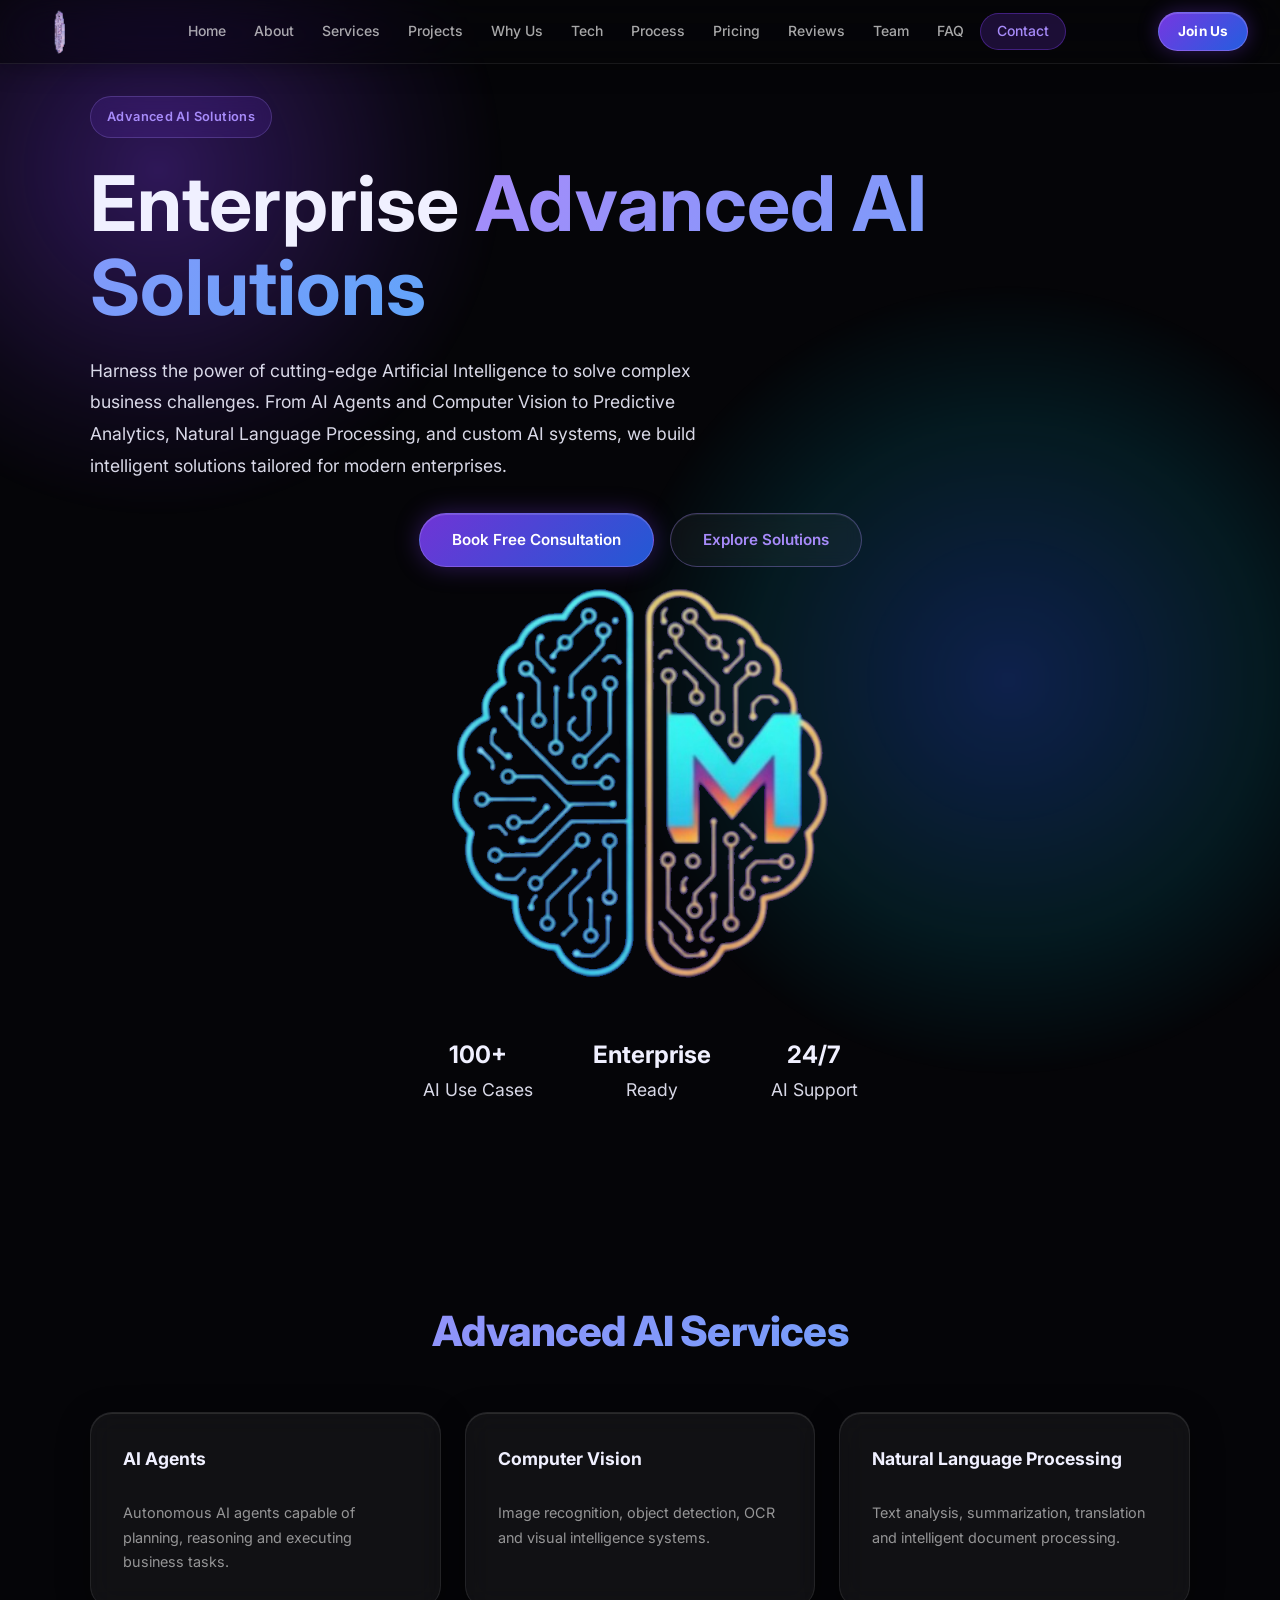
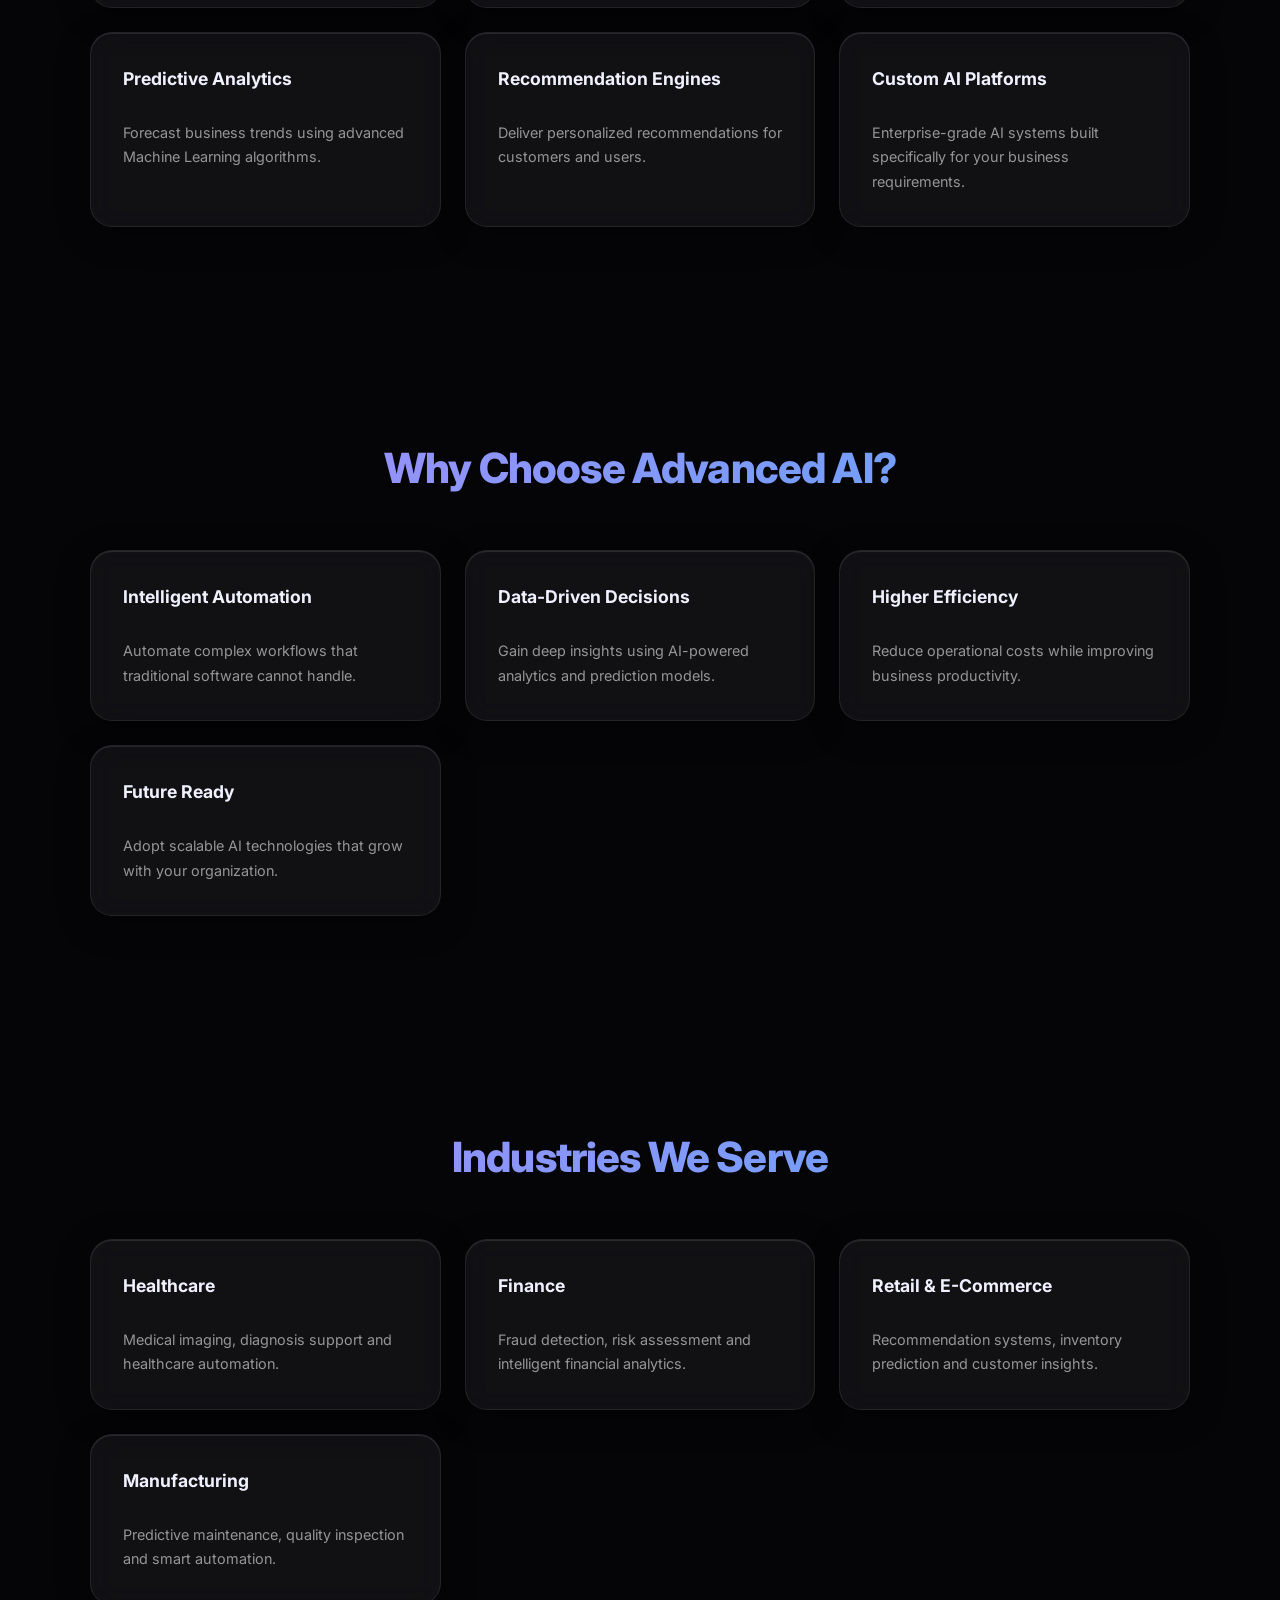
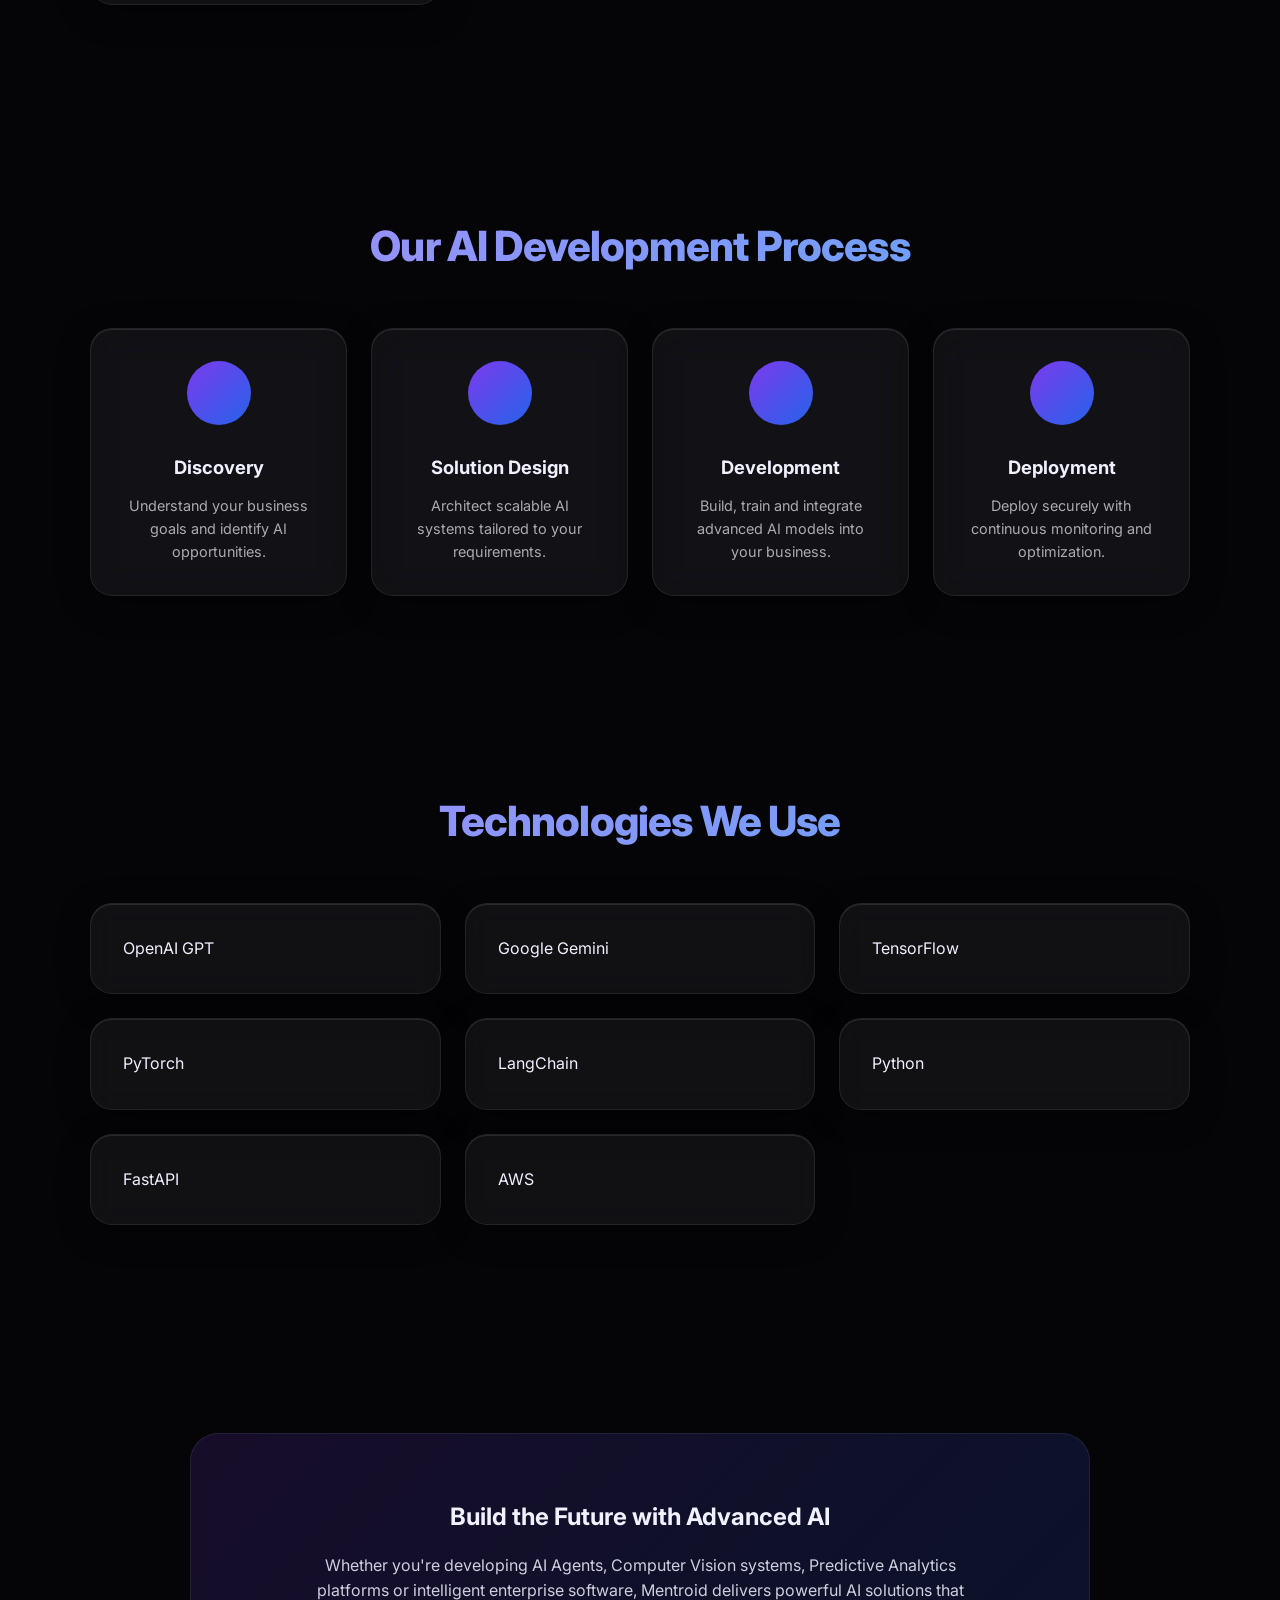
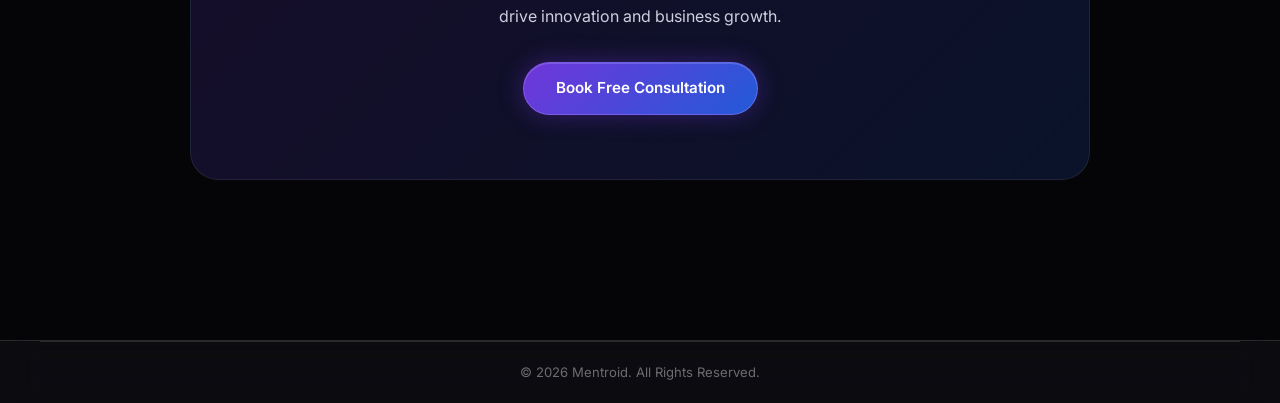
==== services/advanced-ai-solutions.html @ 1145fbb9 "Created all Service Packages pages and debugged GenAI project page." ====
<!DOCTYPE html>
<html lang="en">
<head>
<meta charset="UTF-8">
<meta name="viewport" content="width=device-width, initial-scale=1.0">
<title>Advanced AI Solutions | Mentroid</title>
<link href="https://fonts.googleapis.com/css2?family=Inter:wght@300;400;500;600;700;800&display=swap" rel="stylesheet">
<link rel="stylesheet" href="../style.css">
<link rel="stylesheet" href="service.css">
</head>
<body>

<canvas id="bgCanvas"></canvas>

<!-- ================= NAVBAR ================= -->

  <nav>
    <a href="../index.html#hero" class="nav-logo" aria-label="Mentroid — Home">
      <span class="nav-logo-scene">
        <span class="nav-logo-tilt">
          <span class="nav-logo-glow" aria-hidden="true"></span>
          <span class="nav-logo-shine" aria-hidden="true"></span>
          <span class="nav-logo-inner">
            <video
              class="nav-logo-video"
              src="../assets/Mentroid-LOGO.webm"
              type="video/webm"
              width="52"
              height="52"
              autoplay
              muted
              loop
              playsinline
              preload="auto"
              aria-hidden="true"
            ></video>
          </span>
        </span>
      </span>
    </a>

    <div class="nav-links">
      <a href="../index.html#hero">Home</a>
      <a href="../index.html#about">About</a>
      <a href="../index.html#services">Services</a>
      <a href="../index.html#projects">Projects</a>
      <a href="../index.html#why-us">Why Us</a>
      <a href="../index.html#tech">Tech</a>
      <a href="../index.html#process">Process</a>
      <a href="../index.html#pricing">Pricing</a>
      <a href="../index.html#testimonials">Reviews</a>
      <a href="../index.html#team">Team</a>
      <a href="../index.html#faq">FAQ</a>
      <a href="../index.html#contact" class="nav-cta">Contact</a>
    </div>

    <div class="nav-right">
      <a href="../index.html#contact" class="nav-join">Join Us</a>
      <button class="nav-hamburger" aria-label="Toggle menu" aria-expanded="false">
      </button>
    </div>
  </nav>

<!-- ================= HERO ================= -->

<section class="service-hero section">
<div class="container hero-grid">

<div class="container">

<div class="hero-content">

<span class="hero-badge">Advanced AI Solutions</span>

<h1>
Enterprise
<span class="grad-text">Advanced AI Solutions</span>
</h1>

<p>
Harness the power of cutting-edge Artificial Intelligence to solve complex
business challenges. From AI Agents and Computer Vision to Predictive Analytics,
Natural Language Processing, and custom AI systems, we build intelligent
solutions tailored for modern enterprises.
</p>

<div class="hero-btns">

<a href="../index.html#contact" class="btn-primary">
Book Free Consultation
</a>

<a href="#features" class="btn-outline">
Explore Solutions
</a>

</div>

</div>

<div class="hero-right">

<img
src="../assets/mentroid-hero-logo.png"
alt="Mentroid"
class="hero-image">

</div>

</div>

<div class="container">

<div class="hero-stats">

<div>
<h2>100+</h2>
<p>AI Use Cases</p>
</div>

<div>
<h2>Enterprise</h2>
<p>Ready</p>
</div>

<div>
<h2>24/7</h2>
<p>AI Support</p>
</div>

</div>

</div>

</div>
</section>

<!-- ================= FEATURES ================= -->

<section class="section" id="features">

<div class="container">

<h2 class="section-title">
Advanced AI Services
</h2>

<div class="svc-grid">

<div class="svc-card">
<h3>AI Agents</h3>
<p>Autonomous AI agents capable of planning, reasoning and executing business tasks.</p>
</div>

<div class="svc-card">
<h3>Computer Vision</h3>
<p>Image recognition, object detection, OCR and visual intelligence systems.</p>
</div>

<div class="svc-card">
<h3>Natural Language Processing</h3>
<p>Text analysis, summarization, translation and intelligent document processing.</p>
</div>

<div class="svc-card">
<h3>Predictive Analytics</h3>
<p>Forecast business trends using advanced Machine Learning algorithms.</p>
</div>

<div class="svc-card">
<h3>Recommendation Engines</h3>
<p>Deliver personalized recommendations for customers and users.</p>
</div>

<div class="svc-card">
<h3>Custom AI Platforms</h3>
<p>Enterprise-grade AI systems built specifically for your business requirements.</p>
</div>

</div>

</div>

</section>

<!-- ================= BENEFITS ================= -->

<section class="section">

<div class="container">

<h2 class="section-title">
Why Choose Advanced AI?
</h2>

<div class="svc-grid">

<div class="svc-card">
<h3>Intelligent Automation</h3>
<p>Automate complex workflows that traditional software cannot handle.</p>
</div>

<div class="svc-card">
<h3>Data-Driven Decisions</h3>
<p>Gain deep insights using AI-powered analytics and prediction models.</p>
</div>

<div class="svc-card">
<h3>Higher Efficiency</h3>
<p>Reduce operational costs while improving business productivity.</p>
</div>

<div class="svc-card">
<h3>Future Ready</h3>
<p>Adopt scalable AI technologies that grow with your organization.</p>
</div>

</div>

</div>

</section>

<!-- ================= INDUSTRIES ================= -->

<section class="section">

<div class="container">

<h2 class="section-title">
Industries We Serve
</h2>

<div class="svc-grid">

<div class="svc-card">
<h3>Healthcare</h3>
<p>Medical imaging, diagnosis support and healthcare automation.</p>
</div>

<div class="svc-card">
<h3>Finance</h3>
<p>Fraud detection, risk assessment and intelligent financial analytics.</p>
</div>

<div class="svc-card">
<h3>Retail & E-Commerce</h3>
<p>Recommendation systems, inventory prediction and customer insights.</p>
</div>

<div class="svc-card">
<h3>Manufacturing</h3>
<p>Predictive maintenance, quality inspection and smart automation.</p>
</div>

</div>

</div>

</section>

<!-- ================= PROCESS ================= -->

<section class="section">

<div class="container">

<h2 class="section-title">
Our AI Development Process
</h2>

<div class="process-steps">

<div class="step-card">
<div class="step-num">1</div>
<h3>Discovery</h3>
<p>Understand your business goals and identify AI opportunities.</p>
</div>

<div class="step-card">
<div class="step-num">2</div>
<h3>Solution Design</h3>
<p>Architect scalable AI systems tailored to your requirements.</p>
</div>

<div class="step-card">
<div class="step-num">3</div>
<h3>Development</h3>
<p>Build, train and integrate advanced AI models into your business.</p>
</div>

<div class="step-card">
<div class="step-num">4</div>
<h3>Deployment</h3>
<p>Deploy securely with continuous monitoring and optimization.</p>
</div>

</div>

</div>

</section>

<!-- ================= TECHNOLOGIES ================= -->

<section class="section">

<div class="container">

<h2 class="section-title">
Technologies We Use
</h2>

<div class="svc-grid">

<div class="svc-card">OpenAI GPT</div>
<div class="svc-card">Google Gemini</div>
<div class="svc-card">TensorFlow</div>
<div class="svc-card">PyTorch</div>
<div class="svc-card">LangChain</div>
<div class="svc-card">Python</div>
<div class="svc-card">FastAPI</div>
<div class="svc-card">AWS</div>

</div>

</div>

</section>

<!-- ================= CTA ================= -->

<section class="section">

<div class="container cta-box">

<h2>
Build the Future with Advanced AI
</h2>

<p>

Whether you're developing AI Agents, Computer Vision systems,
Predictive Analytics platforms or intelligent enterprise software,
Mentroid delivers powerful AI solutions that drive innovation and
business growth.

</p>

<a href="../index.html#contact"
class="btn-primary">
Book Free Consultation
</a>

</div>

</section>

<!-- ================= FOOTER ================= -->

<footer><div class="footer-bottom">© 2026 Mentroid. All Rights Reserved.</div></footer>

</body>

<script src="../script.js"></script>
<script src="service.js"></script>
</html>
---- style.css ----
/* ═══════════════════════════════════════════════════════════════
   MENTROID — LIQUID GLASS UI  |  Dark-only theme
   ═══════════════════════════════════════════════════════════════ */

/* ── Reset & Base ─────────────────────────────────────────────── */
*, *::before, *::after {
  box-sizing: border-box;
  margin: 0;
  padding: 0;
}

html {
  scroll-behavior: smooth;
  font-size: 16px;
}

body {
  font-family: 'Inter', system-ui, -apple-system, sans-serif;
  background-color: #050508;
  color: #f0f0ff;
  line-height: 1.6;
  overflow-x: hidden;
  position: relative;
  min-height: 100vh;
}

/* ── CSS Custom Properties ────────────────────────────────────── */
:root {
  --bg:            #050508;
  --bg2:           rgba(124, 58, 237, 0.04);
  --glass-bg:      rgba(255, 255, 255, 0.05);
  --glass-bg-hover:rgba(255, 255, 255, 0.09);
  --glass-border:  rgba(255, 255, 255, 0.12);
  --glass-border-hover: rgba(255, 255, 255, 0.22);
  --glass-shadow:  inset 0 1px 0 rgba(255,255,255,0.10), 0 8px 32px rgba(0,0,0,0.4);
  --glass-shadow-hover: inset 0 1px 0 rgba(255,255,255,0.15), 0 0 40px rgba(124,58,237,0.3), 0 20px 60px rgba(0,0,0,0.5);

  --purple:        #7c3aed;
  --purple-light:  #a78bfa;
  --blue:          #2563eb;
  --blue-light:    #60a5fa;
  --cyan:          #06b6d4;

  --text:          #f0f0ff;
  --text-body:     rgba(255, 255, 255, 0.65);
  --muted:         rgba(255, 255, 255, 0.4);

  --grad:          linear-gradient(135deg, #a78bfa, #60a5fa);
  --grad-border:   linear-gradient(135deg, rgba(167,139,250,0.6), rgba(96,165,250,0.6));

  --radius:        16px;
  --radius-sm:     10px;
  --radius-lg:     24px;
  --transition:    0.25s ease;
  --transition-fast: 0.15s ease;
}

/* ── [data-theme="dark"] — no-op, base IS dark ────────────────── */
[data-theme="dark"] {
  --bg:            #050508;
  --bg2:           rgba(124, 58, 237, 0.04);
  --glass-bg:      rgba(255, 255, 255, 0.05);
  --glass-bg-hover:rgba(255, 255, 255, 0.09);
  --glass-border:  rgba(255, 255, 255, 0.12);
  --text:          #f0f0ff;
  --text-body:     rgba(255, 255, 255, 0.65);
  --muted:         rgba(255, 255, 255, 0.4);
}

/* ── Ambient Background Orbs ──────────────────────────────────── */
body::before {
  content: '';
  position: fixed;
  top: -20%;
  left: -15%;
  width: 700px;
  height: 700px;
  background: radial-gradient(circle, rgba(124,58,237,0.35) 0%, rgba(124,58,237,0.08) 50%, transparent 70%);
  border-radius: 50%;
  pointer-events: none;
  z-index: 0;
  animation: orbFloat1 18s ease-in-out infinite;
  filter: blur(2px);
}

body::after {
  content: '';
  position: fixed;
  bottom: -20%;
  right: -10%;
  width: 800px;
  height: 800px;
  background: radial-gradient(circle, rgba(37,99,235,0.3) 0%, rgba(6,182,212,0.12) 45%, transparent 70%);
  border-radius: 50%;
  pointer-events: none;
  z-index: 0;
  animation: orbFloat2 22s ease-in-out infinite;
  filter: blur(2px);
}

/* Extra orb class for HTML-injected orbs */
.orb {
  position: fixed;
  border-radius: 50%;
  pointer-events: none;
  z-index: 0;
  filter: blur(1px);
  animation: orbFloat1 20s ease-in-out infinite;
}

.orb-purple {
  background: radial-gradient(circle, rgba(124,58,237,0.3) 0%, transparent 70%);
}

.orb-blue {
  background: radial-gradient(circle, rgba(37,99,235,0.28) 0%, transparent 70%);
}

.orb-cyan {
  background: radial-gradient(circle, rgba(6,182,212,0.25) 0%, transparent 70%);
}

@keyframes orbFloat1 {
  0%, 100% { transform: translate(0, 0) scale(1); }
  33%       { transform: translate(40px, -60px) scale(1.05); }
  66%       { transform: translate(-30px, 40px) scale(0.97); }
}

@keyframes orbFloat2 {
  0%, 100% { transform: translate(0, 0) scale(1); }
  40%       { transform: translate(-50px, 50px) scale(1.04); }
  70%       { transform: translate(30px, -30px) scale(0.98); }
}

/* ── Page content layer ───────────────────────────────────────── */
nav, section, footer, .chat-fab, .nav-drawer {
  position: relative;
  z-index: 1;
}

/* ── Typography helpers ───────────────────────────────────────── */
.grad-text {
  background: var(--grad);
  -webkit-background-clip: text;
  -webkit-text-fill-color: transparent;
  background-clip: text;
}

/* ── Scrollbar ────────────────────────────────────────────────── */
::-webkit-scrollbar { width: 6px; }
::-webkit-scrollbar-track { background: #0a0a12; }
::-webkit-scrollbar-thumb {
  background: rgba(124,58,237,0.5);
  border-radius: 3px;
}
::-webkit-scrollbar-thumb:hover { background: rgba(124,58,237,0.8); }

/* ═══════════════════════════════════════════════════════════════
   NAVBAR
   ═══════════════════════════════════════════════════════════════ */
nav {
  position: fixed;
  top: 0;
  left: 0;
  right: 0;
  z-index: 1000;
  display: flex;
  align-items: center;
  justify-content: space-between;
  padding: 0 2rem;
  height: 64px;
  background: rgba(5, 5, 8, 0.6);
  backdrop-filter: blur(24px) saturate(180%);
  -webkit-backdrop-filter: blur(24px) saturate(180%);
  border-bottom: 1px solid rgba(255, 255, 255, 0.08);
  box-shadow: 0 4px 24px rgba(0, 0, 0, 0.3);
}

.nav-logo {
  display: inline-flex;
  align-items: center;
  flex-shrink: 0;
  text-decoration: none;
  cursor: pointer;
  user-select: none;
  perspective: 900px;
  -webkit-perspective: 900px;
}

.nav-logo-scene {
  position: relative;
  display: block;
  width: 52px;
  height: 52px;
  transform-style: preserve-3d;
  -webkit-transform-style: preserve-3d;
}

.nav-logo-tilt {
  position: relative;
  display: block;
  width: 100%;
  height: 100%;
  transform-style: preserve-3d;
  -webkit-transform-style: preserve-3d;
  transform: translateZ(0);
  transition: transform 0.4s cubic-bezier(0.23, 1, 0.32, 1);
  animation: navLogoIdle 8s ease-in-out infinite;
}

.nav-logo-glow {
  position: absolute;
  inset: -6px;
  z-index: -1;
  pointer-events: none;
  border-radius: 50%;
  background:
    radial-gradient(circle at 30% 45%, rgba(34, 211, 238, 0.7), transparent 58%),
    radial-gradient(circle at 70% 50%, rgba(249, 115, 22, 0.55), transparent 58%);
  filter: blur(14px);
  opacity: 0;
  transform: scale(0.9);
  transition: opacity 0.45s ease, transform 0.45s ease;
}

.nav-logo-shine {
  position: absolute;
  inset: 0;
  z-index: 3;
  pointer-events: none;
  border-radius: 50%;
  overflow: hidden;
  opacity: 0;
  transition: opacity 0.35s ease;
}

.nav-logo-shine::after {
  content: '';
  position: absolute;
  top: -15%;
  left: -130%;
  width: 50%;
  height: 130%;
  background: linear-gradient(
    105deg,
    transparent 0%,
    rgba(255, 255, 255, 0.15) 40%,
    rgba(255, 255, 255, 0.55) 50%,
    rgba(255, 255, 255, 0.15) 60%,
    transparent 100%
  );
  transform: skewX(-18deg);
}

.nav-logo-inner {
  position: absolute;
  inset: 0;
  z-index: 1;
  display: flex;
  align-items: center;
  justify-content: center;
  background: transparent;
  box-shadow: none;
  transform: translateZ(10px);
}

.nav-logo-video {
  display: block;
  width: 100%;
  height: 100%;
  object-fit: contain;
  object-position: center;
  pointer-events: none;
  background: transparent;
  transition: transform 0.45s ease;
}

/* Glow + 3D boost on hover only */
.nav-logo:hover .nav-logo-glow {
  opacity: 0.95;
  transform: scale(1.08);
}

.nav-logo:hover .nav-logo-shine {
  opacity: 1;
}

.nav-logo:hover .nav-logo-shine::after {
  animation: navLogoShine 1.2s ease-in-out;
}

.nav-logo:hover .nav-logo-video {
  transform: scale(1.06);
}

@keyframes navLogoIdle {
  0%, 100% {
    transform: rotateX(0deg) rotateY(0deg) translateZ(0);
  }
  50% {
    transform: rotateX(4deg) rotateY(-6deg) translateZ(3px);
  }
}

@keyframes navLogoShine {
  0% {
    left: -130%;
  }
  100% {
    left: 130%;
  }
}

.nav-links {
  display: flex;
  align-items: center;
  gap: 0.25rem;
}

.nav-links a {
  color: var(--text-body);
  text-decoration: none;
  font-size: 0.875rem;
  font-weight: 500;
  padding: 0.4rem 0.75rem;
  border-radius: var(--radius-sm);
  transition: color 0.2s ease, background 0.2s ease, box-shadow 0.2s ease;
  position: relative;
}

/* Animated underline indicator */
.nav-links a::after {
  content: '';
  position: absolute;
  bottom: 2px;
  left: 50%;
  transform: translateX(-50%) scaleX(0);
  width: 60%;
  height: 2px;
  border-radius: 2px;
  background: var(--grad);
  transition: transform 0.25s ease;
  transform-origin: center;
}

/* ── Dark theme hover ── */
.nav-links a:hover {
  color: #fff;
  background: rgba(124, 58, 237, 0.18);
  box-shadow: inset 0 0 0 1px rgba(124, 58, 237, 0.3), 0 0 12px rgba(124, 58, 237, 0.2);
}

.nav-links a:hover::after {
  transform: translateX(-50%) scaleX(1);
}

/* ── Active (current section) ── */
.nav-links a.nav-active {
  color: #fff;
  background: rgba(124, 58, 237, 0.22);
  box-shadow: inset 0 0 0 1px rgba(124, 58, 237, 0.4), 0 0 16px rgba(124, 58, 237, 0.25);
}

.nav-links a.nav-active::after {
  transform: translateX(-50%) scaleX(1);
}

.nav-links a.nav-cta {
  background: rgba(124, 58, 237, 0.2);
  border: 1px solid rgba(124, 58, 237, 0.4);
  color: var(--purple-light);
  padding: 0.4rem 1rem;
  border-radius: 999px;
  transition: all var(--transition);
}

.nav-links a.nav-cta:hover {
  background: rgba(124, 58, 237, 0.35);
  border-color: rgba(167, 139, 250, 0.6);
  color: #fff;
  box-shadow: 0 0 20px rgba(124, 58, 237, 0.4);
}

.nav-right {
  display: flex;
  align-items: center;
  gap: 0.75rem;
  flex-shrink: 0;
}

.nav-join {
  display: inline-flex;
  align-items: center;
  justify-content: center;
  padding: 0.45rem 1.15rem;
  font-size: 0.85rem;
  font-weight: 700;
  letter-spacing: 0.02em;
  text-decoration: none;
  color: #fff;
  background: linear-gradient(135deg, rgba(124, 58, 237, 0.95), rgba(37, 99, 235, 0.95));
  border: 1px solid rgba(167, 139, 250, 0.45);
  border-radius: 999px;
  box-shadow: 0 0 20px rgba(124, 58, 237, 0.35), inset 0 1px 0 rgba(255, 255, 255, 0.15);
  transition: all var(--transition);
  white-space: nowrap;
}

.nav-join:hover {
  background: linear-gradient(135deg, rgba(124, 58, 237, 1), rgba(37, 99, 235, 1));
  border-color: rgba(167, 139, 250, 0.7);
  box-shadow: 0 0 32px rgba(124, 58, 237, 0.55), 0 6px 20px rgba(0, 0, 0, 0.25);
  transform: translateY(-2px);
  color: #fff;
}

.nav-join--drawer {
  display: none;
  margin-top: 0.75rem;
  text-align: center;
  width: 100%;
}

/* Hamburger */
.nav-hamburger {
  display: none;
  flex-direction: column;
  justify-content: center;
  align-items: center;
  gap: 5px;
  width: 40px;
  height: 40px;
  background: rgba(255, 255, 255, 0.06);
  border: 1px solid var(--glass-border);
  border-radius: var(--radius-sm);
  cursor: pointer;
  transition: background var(--transition);
}

.nav-hamburger:hover {
  background: rgba(255, 255, 255, 0.1);
}

.nav-hamburger span {
  display: block;
  width: 20px;
  height: 2px;
  background: var(--text);
  border-radius: 2px;
  transition: transform var(--transition), opacity var(--transition);
}

.nav-hamburger.open span:nth-child(1) { transform: translateY(7px) rotate(45deg); }
.nav-hamburger.open span:nth-child(2) { opacity: 0; }
.nav-hamburger.open span:nth-child(3) { transform: translateY(-7px) rotate(-45deg); }

/* Mobile Drawer */
.nav-drawer {
  position: fixed;
  top: 64px;
  left: 0;
  right: 0;
  z-index: 999;
  background: rgba(5, 5, 8, 0.92);
  backdrop-filter: blur(24px) saturate(180%);
  -webkit-backdrop-filter: blur(24px) saturate(180%);
  border-bottom: 1px solid var(--glass-border);
  padding: 1rem 1.5rem 1.5rem;
  display: flex;
  flex-direction: column;
  gap: 0.25rem;
  transform: translateY(-110%);
  opacity: 0;
  transition: transform 0.3s ease, opacity 0.3s ease;
  pointer-events: none;
}

.nav-drawer.open {
  transform: translateY(0);
  opacity: 1;
  pointer-events: all;
}

.nav-drawer a {
  color: var(--text-body);
  text-decoration: none;
  font-size: 1rem;
  font-weight: 500;
  padding: 0.65rem 1rem;
  border-radius: var(--radius-sm);
  transition: color var(--transition), background var(--transition);
}

.nav-drawer a:hover {
  color: var(--text);
  background: rgba(255, 255, 255, 0.07);
}

.nav-drawer a.nav-cta {
  background: rgba(124, 58, 237, 0.2);
  border: 1px solid rgba(124, 58, 237, 0.4);
  color: var(--purple-light);
  text-align: center;
  margin-top: 0.5rem;
  border-radius: 999px;
}

.nav-drawer a.nav-cta:hover {
  background: rgba(124, 58, 237, 0.35);
  color: #fff;
}

/* ═══════════════════════════════════════════════════════════════
   HERO
   ═══════════════════════════════════════════════════════════════ */
#hero {
  min-height: 100vh;
  display: flex;
  align-items: center;
  justify-content: center;
  text-align: center;
  padding: 8rem 1.5rem 5rem;
  position: relative;
  overflow-x: hidden;
  overflow-y: visible;
}

.hero-inner {
  position: relative;
  z-index: 1;
  max-width: 820px;
  margin: 0 auto;
  isolation: isolate;
}

/* Brain + M logo behind hero copy */
.hero-logo-bg {
  position: absolute;
  top: 50%;
  left: 50%;
  transform: translate(-50%, -48%);
  width: min(800px, 92vw);
  z-index: -1;
  pointer-events: none;
  filter:
    drop-shadow(0 0 14px rgba(34, 211, 238, 0.07))
    drop-shadow(0 0 16px rgba(249, 115, 22, 0.05));
  overflow: visible;
}

.hero-logo-stack {
  position: relative;
  width: 100%;
}

.hero-logo-img {
  display: block;
  width: 100%;
  height: auto;
  position: relative;
  z-index: 1;
  opacity: 0.32;
  filter:
    drop-shadow(0 0 3px rgba(34, 211, 238, 0.28))
    drop-shadow(0 0 8px rgba(34, 211, 238, 0.12))
    drop-shadow(0 0 3px rgba(249, 115, 22, 0.24))
    drop-shadow(0 0 8px rgba(249, 115, 22, 0.1));
}

.hero-logo-bloom {
  position: absolute;
  inset: 0;
  width: 100%;
  height: 100%;
  z-index: 2;
  pointer-events: none;
  object-fit: contain;
  opacity: 0.16;
  mix-blend-mode: screen;
  filter: blur(2px) brightness(1.35) saturate(1.15);
}

.hero-logo-glow {
  position: absolute;
  inset: 0;
  z-index: 3;
  pointer-events: none;
  mix-blend-mode: screen;
  -webkit-mask-image: url('assets/mentroid-hero-logo.png');
  mask-image: url('assets/mentroid-hero-logo.png');
  -webkit-mask-size: 100% 100%;
  mask-size: 100% 100%;
  -webkit-mask-repeat: no-repeat;
  mask-repeat: no-repeat;
  -webkit-mask-position: center;
  mask-position: center;
}

/* Constant cyan / orange glow on all circuit lines */
.hero-logo-glow--lines {
  opacity: 0.22;
  background: linear-gradient(
    90deg,
    rgba(34, 211, 238, 0.4) 0%,
    rgba(56, 189, 248, 0.32) 44%,
    rgba(167, 139, 250, 0.14) 49%,
    rgba(167, 139, 250, 0.14) 51%,
    rgba(251, 146, 60, 0.32) 56%,
    rgba(249, 115, 22, 0.4) 100%
  );
  animation: logoLineBreath 3.5s ease-in-out infinite;
}

/* Traveling highlights along circuit paths */
.hero-logo-glow--cyan {
  opacity: 0.2;
  background: linear-gradient(
    125deg,
    transparent 30%,
    rgba(34, 211, 238, 0.2) 40%,
    rgba(125, 211, 252, 0.55) 48%,
    rgba(34, 211, 238, 0.5) 52%,
    transparent 62%
  );
  background-size: 280% 280%;
  animation: logoGlowCyan 5.5s ease-in-out infinite;
}

.hero-logo-glow--orange {
  opacity: 0.18;
  background: linear-gradient(
    -55deg,
    transparent 26%,
    rgba(251, 191, 36, 0.22) 38%,
    rgba(255, 180, 80, 0.5) 48%,
    rgba(249, 115, 22, 0.48) 52%,
    transparent 64%
  );
  background-size: 260% 260%;
  animation: logoGlowOrange 7s ease-in-out infinite;
  animation-delay: -2s;
}

@keyframes logoLineBreath {
  0%, 100% { opacity: 0.18; filter: brightness(1); }
  50%      { opacity: 0.28; filter: brightness(1.06); }
}

@keyframes logoGlowCyan {
  0%   { background-position: 110% 15%; }
  50%  { background-position: -10% 85%; }
  100% { background-position: 110% 15%; }
}

@keyframes logoGlowOrange {
  0%   { background-position: -15% 80%; }
  50%  { background-position: 105% 20%; }
  100% { background-position: -15% 80%; }
}

.hero-badge {
  display: inline-flex;
  align-items: center;
  gap: 0.5rem;
  background: rgba(124, 58, 237, 0.15);
  border: 1px solid rgba(124, 58, 237, 0.35);
  color: var(--purple-light);
  font-size: 0.8rem;
  font-weight: 600;
  padding: 0.4rem 1rem;
  border-radius: 999px;
  margin-bottom: 1.75rem;
  letter-spacing: 0.03em;
  backdrop-filter: blur(8px);
  animation: badgeGlow 3s ease-in-out infinite;
}

.hero-badge span {
  width: 7px;
  height: 7px;
  background: var(--purple-light);
  border-radius: 50%;
  box-shadow: 0 0 8px var(--purple-light);
  animation: dotPulse 2s ease-in-out infinite;
}

@keyframes badgeGlow {
  0%, 100% { box-shadow: 0 0 12px rgba(124,58,237,0.2); }
  50%       { box-shadow: 0 0 24px rgba(124,58,237,0.45); }
}

@keyframes dotPulse {
  0%, 100% { opacity: 1; transform: scale(1); }
  50%       { opacity: 0.5; transform: scale(0.7); }
}

#hero h1 {
  font-size: clamp(2.2rem, 5.5vw, 4rem);
  font-weight: 800;
  line-height: 1.15;
  color: var(--text);
  margin-bottom: 1.25rem;
  letter-spacing: -0.02em;
}

#hero p {
  font-size: clamp(1rem, 2vw, 1.2rem);
  color: var(--text-body);
  max-width: 620px;
  margin: 0 auto 2.5rem;
  line-height: 1.7;
}

.hero-btns {
  display: flex;
  gap: 1rem;
  justify-content: center;
  flex-wrap: wrap;
}

/* ── Buttons ──────────────────────────────────────────────────── */
.btn-primary {
  display: inline-flex;
  align-items: center;
  gap: 0.5rem;
  padding: 0.85rem 2rem;
  border-radius: 999px;
  font-size: 0.95rem;
  font-weight: 600;
  text-decoration: none;
  color: #fff;
  background: linear-gradient(135deg, rgba(124,58,237,0.9), rgba(37,99,235,0.9));
  border: 1px solid rgba(167, 139, 250, 0.4);
  box-shadow: 0 0 24px rgba(124,58,237,0.35), inset 0 1px 0 rgba(255,255,255,0.15);
  backdrop-filter: blur(8px);
  transition: all var(--transition);
  cursor: pointer;
}

.btn-primary:hover {
  background: linear-gradient(135deg, rgba(124,58,237,1), rgba(37,99,235,1));
  box-shadow: 0 0 40px rgba(124,58,237,0.55), 0 8px 32px rgba(0,0,0,0.4), inset 0 1px 0 rgba(255,255,255,0.2);
  transform: translateY(-2px);
}

.btn-outline {
  display: inline-flex;
  align-items: center;
  gap: 0.5rem;
  padding: 0.85rem 2rem;
  border-radius: 999px;
  font-size: 0.95rem;
  font-weight: 600;
  text-decoration: none;
  color: var(--purple-light);
  background: rgba(255, 255, 255, 0.04);
  border: 1px solid rgba(167, 139, 250, 0.35);
  backdrop-filter: blur(8px);
  box-shadow: inset 0 1px 0 rgba(255,255,255,0.08);
  transition: all var(--transition);
  cursor: pointer;
}

.btn-outline:hover {
  background: rgba(124, 58, 237, 0.12);
  border-color: rgba(167, 139, 250, 0.6);
  color: #fff;
  box-shadow: 0 0 24px rgba(124,58,237,0.25), inset 0 1px 0 rgba(255,255,255,0.12);
  transform: translateY(-2px);
}

/* ═══════════════════════════════════════════════════════════════
   SECTIONS — shared layout
   ═══════════════════════════════════════════════════════════════ */
.section {
  padding: 6rem 1.5rem;
  position: relative;
  overflow: hidden;
  z-index: 1;
}

.section[style*="background: var(--bg2)"],
.section[style*="background:var(--bg2)"] {
  background: rgba(124, 58, 237, 0.04) !important;
}

.container {
  max-width: 1200px;
  margin: 0 auto;
  width: 100%;
}

.section-title {
  font-size: clamp(1.8rem, 3.5vw, 2.6rem);
  font-weight: 800;
  color: var(--text);
  text-align: center;
  margin-bottom: 0.75rem;
  letter-spacing: -0.02em;
  background: var(--grad);
  -webkit-background-clip: text;
  -webkit-text-fill-color: transparent;
  background-clip: text;
}

.section-sub {
  font-size: 1.05rem;
  color: var(--text-body);
  text-align: center;
  max-width: 600px;
  margin: 0 auto 3rem;
  line-height: 1.7;
}

/* Category labels */
.cat-label {
  font-size: 0.85rem;
  font-weight: 700;
  color: var(--purple-light);
  letter-spacing: 0.08em;
  text-transform: uppercase;
  margin: 2.5rem 0 1rem;
  padding: 0.35rem 0.9rem;
  background: rgba(124, 58, 237, 0.12);
  border: 1px solid rgba(124, 58, 237, 0.25);
  border-radius: 999px;
  display: inline-block;
}

/* ═══════════════════════════════════════════════════════════════
   SERVICE FILTERS
   ═══════════════════════════════════════════════════════════════ */
.svc-filters {
  display: flex;
  gap: 0.6rem;
  flex-wrap: wrap;
  justify-content: center;
  margin-bottom: 2rem;
}

.svc-filter {
  padding: 0.45rem 1.1rem;
  border-radius: 999px;
  font-size: 0.85rem;
  font-weight: 600;
  color: var(--text-body);
  background: rgba(255, 255, 255, 0.05);
  border: 1px solid var(--glass-border);
  cursor: pointer;
  transition: all var(--transition);
  backdrop-filter: blur(8px);
}

.svc-filter:hover {
  color: var(--text);
  background: rgba(255, 255, 255, 0.09);
  border-color: var(--glass-border-hover);
}

.svc-filter.active {
  background: rgba(124, 58, 237, 0.25);
  border-color: rgba(124, 58, 237, 0.5);
  color: var(--purple-light);
  box-shadow: 0 0 16px rgba(124, 58, 237, 0.25);
}

/* ═══════════════════════════════════════════════════════════════
   SERVICE GRID & CARDS
   ═══════════════════════════════════════════════════════════════ */
.svc-grid {
  display: grid;
  grid-template-columns: repeat(auto-fill, minmax(270px, 1fr));
  gap: 1.5rem;
  margin-bottom: 1rem;
}

.svc-card {
  background: var(--glass-bg);
  border: 1px solid var(--glass-border);
  border-radius: var(--radius);
  padding: 1.75rem;
  backdrop-filter: blur(20px) saturate(180%);
  -webkit-backdrop-filter: blur(20px) saturate(180%);
  box-shadow: var(--glass-shadow);
  transition: all var(--transition);
  display: flex;
  flex-direction: column;
  gap: 0.75rem;
  position: relative;
  overflow: hidden;
}

.svc-card::before {
  content: '';
  position: absolute;
  top: 0;
  left: 0;
  right: 0;
  height: 1px;
  background: linear-gradient(90deg, transparent, rgba(167,139,250,0.4), transparent);
  opacity: 0;
  transition: opacity var(--transition);
}

.svc-card:hover {
  background: var(--glass-bg-hover);
  border-color: var(--glass-border-hover);
  box-shadow: var(--glass-shadow-hover);
  transform: translateY(-4px);
}

.svc-card:hover::before {
  opacity: 1;
}

.svc-card h3 {
  font-size: 1.1rem;
  font-weight: 700;
  color: var(--text);
}

.svc-card p {
  font-size: 0.9rem;
  color: var(--text-body);
  line-height: 1.6;
}

/* Service badge */
.svc-badge {
  display: inline-block;
  font-size: 0.72rem;
  font-weight: 700;
  letter-spacing: 0.06em;
  text-transform: uppercase;
  padding: 0.25rem 0.7rem;
  border-radius: 999px;
  align-self: flex-start;
  animation: badgeShimmer 4s ease-in-out infinite;
}

@keyframes badgeShimmer {
  0%, 100% { opacity: 1; }
  50%       { opacity: 0.75; }
}

.b-ai    { background: rgba(124,58,237,0.2);  border: 1px solid rgba(124,58,237,0.4);  color: #c4b5fd; }
.b-dev   { background: rgba(37,99,235,0.2);   border: 1px solid rgba(37,99,235,0.4);   color: #93c5fd; }
.b-iot   { background: rgba(6,182,212,0.2);   border: 1px solid rgba(6,182,212,0.4);   color: #67e8f9; }
.b-media { background: rgba(236,72,153,0.2);  border: 1px solid rgba(236,72,153,0.4);  color: #f9a8d4; }

/* Service icon */
.svc-icon {
  font-size: 2rem;
  line-height: 1;
}

/* Service features list */
.svc-features {
  list-style: none;
  display: flex;
  flex-direction: column;
  gap: 0.4rem;
  flex: 1;
}

.svc-features li {
  font-size: 0.85rem;
  color: var(--text-body);
  padding-left: 1.2rem;
  position: relative;
}

.svc-features li::before {
  content: '✦';
  position: absolute;
  left: 0;
  color: var(--purple-light);
  font-size: 0.6rem;
  top: 0.2rem;
}

/* ═══════════════════════════════════════════════════════════════
   PROJECTS — continuous slider + parallax
   ═══════════════════════════════════════════════════════════════ */
.projects-section {
  overflow: hidden;
}

.projects-container {
  max-width: 100%;
  padding-left: 0;
  padding-right: 0;
}

.projects-header {
  max-width: 820px;
  margin: 0 auto 2.5rem;
  padding: 0 1.5rem;
  will-change: transform;
}

.projects-header .section-title,
.projects-header .section-sub {
  will-change: transform;
}

.projects-slider-wrap {
  width: 100%;
  margin-top: 0.5rem;
  will-change: transform;
}

.projects-slider {
  overflow: hidden;
  width: 100%;
  padding: 1rem 0 2rem;
  -webkit-mask-image: linear-gradient(
    90deg,
    transparent 0%,
    #000 8%,
    #000 92%,
    transparent 100%
  );
  mask-image: linear-gradient(
    90deg,
    transparent 0%,
    #000 8%,
    #000 92%,
    transparent 100%
  );
}

.projects-track {
  display: flex;
  gap: 1.5rem;
  width: max-content;
  animation: projectsSlide 42s linear infinite;
  will-change: transform;
}

.projects-slider:hover .projects-track {
  animation-play-state: paused;
}

@keyframes projectsSlide {
  0%   { transform: translateX(0); }
  100% { transform: translateX(-50%); }
}

.projects-track .project-card {
  flex: 0 0 min(320px, 85vw);
  max-width: 320px;
  min-height: 100%;
  transform: translateY(var(--parallax-y, 0px));
  transition:
    transform 0.35s ease,
    background var(--transition),
    border-color var(--transition),
    box-shadow var(--transition);
}

.projects-track .project-card:nth-child(odd) {
  margin-top: 0.75rem;
}

.projects-track .project-card:nth-child(even) {
  margin-top: -0.5rem;
}

.projects-track .project-card:hover {
  transform: translateY(calc(var(--parallax-y, 0px) - 8px));
}

.projects-parallax-bg {
  will-change: transform;
}

/* Service CTA link */
.svc-cta {
  display: inline-flex;
  align-items: center;
  font-size: 0.85rem;
  font-weight: 600;
  color: var(--purple-light);
  text-decoration: none;
  margin-top: auto;
  transition: color var(--transition), gap var(--transition);
  gap: 0.25rem;
}

.svc-cta:hover {
  color: #fff;
  gap: 0.5rem;
}

/* ═══════════════════════════════════════════════════════════════
   PROCESS STEPS (used in About, Why Us, Process, FAQ)
   ═══════════════════════════════════════════════════════════════ */
.process-steps {
  display: grid;
  grid-template-columns: repeat(auto-fit, minmax(240px, 1fr));
  gap: 1.5rem;
  margin-top: 2rem;
}

.step-card {
  background: var(--glass-bg);
  border: 1px solid var(--glass-border);
  border-radius: var(--radius);
  padding: 2rem 1.5rem;
  backdrop-filter: blur(20px) saturate(180%);
  -webkit-backdrop-filter: blur(20px) saturate(180%);
  box-shadow: var(--glass-shadow);
  transition: all var(--transition);
  text-align: center;
  display: flex;
  flex-direction: column;
  gap: 0.75rem;
  position: relative;
  overflow: hidden;
}

.step-card::before {
  content: '';
  position: absolute;
  top: 0;
  left: 0;
  right: 0;
  height: 1px;
  background: linear-gradient(90deg, transparent, rgba(96,165,250,0.4), transparent);
  opacity: 0;
  transition: opacity var(--transition);
}

.step-card:hover {
  background: var(--glass-bg-hover);
  border-color: var(--glass-border-hover);
  box-shadow: var(--glass-shadow-hover);
  transform: translateY(-4px);
}

.step-card:hover::before {
  opacity: 1;
}

.step-num {
  font-size: 2rem;
  font-weight: 800;
  background: var(--grad);
  -webkit-background-clip: text;
  -webkit-text-fill-color: transparent;
  background-clip: text;
  line-height: 1;
  margin-bottom: 0.25rem;
}

.step-card h3 {
  font-size: 1.15rem;
  font-weight: 700;
  color: var(--text);
}

.step-card p {
  font-size: 0.9rem;
  color: var(--text-body);
  line-height: 1.6;
}

/* ═══════════════════════════════════════════════════════════════
   PRICING
   ═══════════════════════════════════════════════════════════════ */
.pricing-grid {
  display: grid;
  grid-template-columns: repeat(auto-fit, minmax(280px, 1fr));
  gap: 1.75rem;
  margin-top: 2.5rem;
}

.price-card {
  background: var(--glass-bg);
  border: 1px solid var(--glass-border);
  border-radius: var(--radius-lg);
  padding: 2.5rem 2rem;
  backdrop-filter: blur(20px) saturate(180%);
  -webkit-backdrop-filter: blur(20px) saturate(180%);
  box-shadow: var(--glass-shadow);
  transition: all var(--transition);
  display: flex;
  flex-direction: column;
  gap: 1rem;
  text-align: center;
  position: relative;
  overflow: hidden;
}

.price-card::before {
  content: '';
  position: absolute;
  top: 0;
  left: 0;
  right: 0;
  height: 2px;
  background: var(--grad-border);
  opacity: 0;
  transition: opacity var(--transition);
}

.price-card:hover {
  background: var(--glass-bg-hover);
  border-color: var(--glass-border-hover);
  box-shadow: var(--glass-shadow-hover);
  transform: translateY(-6px);
}

.price-card:hover::before {
  opacity: 1;
}

.price-card.featured {
  border-color: rgba(124, 58, 237, 0.5);
  background: rgba(124, 58, 237, 0.08);
  box-shadow: 0 0 32px rgba(124, 58, 237, 0.25), inset 0 1px 0 rgba(255,255,255,0.12);
}

.price-card.featured::before {
  opacity: 1;
}

.price-card h3 {
  font-size: 1.3rem;
  font-weight: 700;
  color: var(--text);
}

.price-amount {
  font-size: 2.5rem;
  font-weight: 800;
  line-height: 1;
  margin: 0.5rem 0;
}

.price-card p {
  font-size: 0.9rem;
  color: var(--text-body);
  line-height: 1.6;
  flex: 1;
}

.price-btn {
  display: inline-block;
  padding: 0.75rem 1.75rem;
  border-radius: 999px;
  font-size: 0.9rem;
  font-weight: 600;
  text-decoration: none;
  transition: all var(--transition);
  cursor: pointer;
  margin-top: 0.5rem;
}

.price-btn.outline {
  color: var(--purple-light);
  background: rgba(255, 255, 255, 0.04);
  border: 1px solid rgba(167, 139, 250, 0.35);
  backdrop-filter: blur(8px);
}

.price-btn.outline:hover {
  background: rgba(124, 58, 237, 0.15);
  border-color: rgba(167, 139, 250, 0.6);
  color: #fff;
  box-shadow: 0 0 20px rgba(124, 58, 237, 0.3);
}

.price-btn.fill {
  color: #fff;
  background: linear-gradient(135deg, #7c3aed 0%, #2563eb 100%);
  border: 1px solid rgba(167, 139, 250, 0.4);
  box-shadow: 0 0 20px rgba(124,58,237,0.35), inset 0 1px 0 rgba(255,255,255,0.18);
  position: relative;
  overflow: hidden;
  isolation: isolate;
  transition: transform 0.25s cubic-bezier(0.34,1.56,0.64,1),
              box-shadow 0.25s ease,
              border-color 0.25s ease;
}

/* Shimmer sweep */
.price-btn.fill::before {
  content: '';
  position: absolute;
  inset: 0;
  background: linear-gradient(
    110deg,
    transparent 20%,
    rgba(255,255,255,0.28) 50%,
    transparent 80%
  );
  transform: translateX(-100%);
  transition: transform 0.55s ease;
  z-index: 1;
  pointer-events: none;
}

/* Pulsing glow ring */
.price-btn.fill::after {
  content: '';
  position: absolute;
  inset: -3px;
  border-radius: 999px;
  background: linear-gradient(135deg, rgba(167,139,250,0.7), rgba(96,165,250,0.5));
  z-index: -1;
  opacity: 0;
  filter: blur(8px);
  transition: opacity 0.3s ease;
}

.price-btn.fill:hover {
  transform: translateY(-3px) scale(1.03);
  box-shadow:
    0 0 0 1px rgba(167,139,250,0.5),
    0 0 24px rgba(124,58,237,0.55),
    0 0 48px rgba(124,58,237,0.25),
    0 8px 24px rgba(0,0,0,0.35),
    inset 0 1px 0 rgba(255,255,255,0.25);
  border-color: rgba(167,139,250,0.7);
}

/* Fire the shimmer on hover */
.price-btn.fill:hover::before {
  transform: translateX(100%);
}

/* Show glow ring on hover */
.price-btn.fill:hover::after {
  opacity: 1;
  animation: btn-ring-pulse 1.2s ease-in-out infinite;
}

@keyframes btn-ring-pulse {
  0%, 100% { filter: blur(8px);  opacity: 0.7; transform: scale(1);    }
  50%       { filter: blur(12px); opacity: 1;   transform: scale(1.04); }
}

/* Press down */
.price-btn.fill:active {
  transform: translateY(0) scale(0.98);
  box-shadow: 0 0 16px rgba(124,58,237,0.4), inset 0 2px 4px rgba(0,0,0,0.2);
  transition: transform 0.1s ease, box-shadow 0.1s ease;
}

/* Ripple on click — injected via JS */
.price-btn.fill .btn-ripple {
  position: absolute;
  border-radius: 50%;
  background: rgba(255,255,255,0.35);
  transform: scale(0);
  animation: btn-ripple 0.55s ease-out forwards;
  pointer-events: none;
  z-index: 2;
}

@keyframes btn-ripple {
  to { transform: scale(4); opacity: 0; }
}


/* ── Pricing card extras ── */
.price-badge {
  display: inline-block;
  padding: 0.25rem 0.85rem;
  border-radius: 999px;
  font-size: 0.75rem;
  font-weight: 700;
  letter-spacing: 0.04em;
  background: rgba(124, 58, 237, 0.18);
  border: 1px solid rgba(124, 58, 237, 0.35);
  color: var(--purple-light);
  align-self: center;
}

.price-badge.popular {
  background: rgba(239, 68, 68, 0.15);
  border-color: rgba(239, 68, 68, 0.4);
  color: #f87171;
}

.price-badge.premium {
  background: rgba(251, 191, 36, 0.12);
  border-color: rgba(251, 191, 36, 0.35);
  color: #fbbf24;
}

.price-badge.high-ticket {
  background: rgba(16, 185, 129, 0.12);
  border-color: rgba(16, 185, 129, 0.35);
  color: #34d399;
}

.price-target {
  font-size: 0.82rem;
  font-weight: 600;
  color: var(--muted);
  text-transform: uppercase;
  letter-spacing: 0.06em;
  margin: -0.25rem 0 0;
}

.price-goal {
  font-size: 0.85rem;
  font-weight: 600;
  color: var(--text-body);
  background: rgba(255, 255, 255, 0.04);
  border: 1px solid var(--glass-border);
  border-radius: 8px;
  padding: 0.4rem 0.75rem;
  text-align: center;
}

.price-sep {
  font-size: 1.4rem;
  font-weight: 400;
  opacity: 0.6;
}

.price-features {
  list-style: none;
  padding: 0;
  margin: 0;
  display: flex;
  flex-direction: column;
  gap: 0.45rem;
  text-align: left;
  flex: 1;
}

.price-features li {
  font-size: 0.85rem;
  color: var(--text-body);
  padding-left: 1.4rem;
  position: relative;
  line-height: 1.5;
}

.price-features li::before {
  content: '✓';
  position: absolute;
  left: 0;
  color: var(--purple-light);
  font-weight: 700;
  font-size: 0.8rem;
}

.price-best,
.price-bonus {
  display: flex;
  flex-direction: column;
  gap: 0.3rem;
  background: rgba(255, 255, 255, 0.04);
  border: 1px solid var(--glass-border);
  border-radius: 10px;
  padding: 0.6rem 0.85rem;
  font-size: 0.8rem;
  color: var(--text-body);
  text-align: left;
}

.best-label,
.bonus-label {
  font-weight: 700;
  font-size: 0.78rem;
  color: var(--purple-light);
  text-transform: uppercase;
  letter-spacing: 0.05em;
}

.price-bonus .bonus-label {
  color: #f87171;
}

/* ═══════════════════════════════════════════════════════════════
   TESTIMONIALS
   ═══════════════════════════════════════════════════════════════ */
.testimonials-grid {
  display: grid;
  grid-template-columns: repeat(auto-fit, minmax(280px, 1fr));
  gap: 1.5rem;
  margin-top: 2rem;
}

.review-card {
  background: var(--glass-bg);
  border: 1px solid var(--glass-border);
  border-radius: var(--radius);
  padding: 1.75rem;
  backdrop-filter: blur(20px) saturate(180%);
  -webkit-backdrop-filter: blur(20px) saturate(180%);
  box-shadow: var(--glass-shadow);
  transition: all var(--transition);
  display: flex;
  flex-direction: column;
  gap: 0.75rem;
  position: relative;
  overflow: hidden;
}

.review-card::before {
  content: '';
  position: absolute;
  top: 0;
  left: 0;
  right: 0;
  height: 1px;
  background: linear-gradient(90deg, transparent, rgba(167,139,250,0.4), transparent);
  opacity: 0;
  transition: opacity var(--transition);
}

.review-card:hover {
  background: var(--glass-bg-hover);
  border-color: var(--glass-border-hover);
  box-shadow: var(--glass-shadow-hover);
  transform: translateY(-4px);
}

.review-card:hover::before {
  opacity: 1;
}

.review-stars {
  font-size: 1rem;
  line-height: 1;
  color: #fbbf24;
}

.review-text {
  font-size: 0.95rem;
  color: var(--text-body);
  line-height: 1.6;
  font-style: italic;
  flex: 1;
}

.review-author {
  font-size: 0.95rem;
  font-weight: 700;
  color: var(--text);
}

.review-meta {
  font-size: 0.8rem;
  color: var(--muted);
}

/* ═══════════════════════════════════════════════════════════════
   TEAM
   ═══════════════════════════════════════════════════════════════ */
#team {
  position: relative;
  z-index: 1;
}

.team-row {
  display: flex;
  flex-wrap: wrap;
  gap: 1.5rem;
  justify-content: center;
  margin-bottom: 1rem;
}

.member-card {
  background: var(--glass-bg);
  border: 1px solid var(--glass-border);
  border-radius: var(--radius);
  padding: 2rem 1.5rem;
  backdrop-filter: blur(20px) saturate(180%);
  -webkit-backdrop-filter: blur(20px) saturate(180%);
  box-shadow: var(--glass-shadow);
  transition: all var(--transition);
  display: flex;
  flex-direction: column;
  align-items: center;
  gap: 0.6rem;
  text-align: center;
  width: 200px;
  flex-shrink: 0;
  position: relative;
  overflow: hidden;
}

.member-card::before {
  content: '';
  position: absolute;
  top: 0;
  left: 0;
  right: 0;
  height: 1px;
  background: linear-gradient(90deg, transparent, rgba(167,139,250,0.4), transparent);
  opacity: 0;
  transition: opacity var(--transition);
}

.member-card:hover {
  background: var(--glass-bg-hover);
  border-color: var(--glass-border-hover);
  box-shadow: var(--glass-shadow-hover);
  transform: translateY(-5px);
}

.member-card:hover::before {
  opacity: 1;
}

.member-card.leader {
  width: 220px;
  border-color: rgba(124, 58, 237, 0.35);
  background: rgba(124, 58, 237, 0.07);
  box-shadow: 0 0 24px rgba(124, 58, 237, 0.15), inset 0 1px 0 rgba(255,255,255,0.1);
}

.member-card.leader:hover {
  box-shadow: 0 0 40px rgba(124, 58, 237, 0.35), 0 20px 60px rgba(0,0,0,0.5);
}

/* Avatar */
.avatar-wrap {
  position: relative;
  width: 90px;
  height: 90px;
  margin-bottom: 0.5rem;
}

.member-card.leader .avatar-wrap {
  width: 100px;
  height: 100px;
}

.avatar-wrap img {
  width: 100%;
  height: 100%;
  border-radius: 50%;
  object-fit: cover;
  border: 2px solid rgba(167, 139, 250, 0.4);
  box-shadow: 0 0 20px rgba(124, 58, 237, 0.3), 0 0 0 4px rgba(124, 58, 237, 0.1);
  transition: all var(--transition);
  display: block;
}

.member-card:hover .avatar-wrap img {
  border-color: rgba(167, 139, 250, 0.7);
  box-shadow: 0 0 30px rgba(124, 58, 237, 0.5), 0 0 0 4px rgba(124, 58, 237, 0.2);
}

.avatar-badge {
  position: absolute;
  bottom: 2px;
  right: 2px;
  width: 26px;
  height: 26px;
  background: rgba(5, 5, 8, 0.85);
  border: 1px solid var(--glass-border);
  border-radius: 50%;
  display: flex;
  align-items: center;
  justify-content: center;
  font-size: 0.75rem;
  backdrop-filter: blur(8px);
}

.member-name {
  font-size: 0.95rem;
  font-weight: 700;
  color: var(--text);
}

.member-role {
  font-size: 0.78rem;
  color: var(--muted);
  line-height: 1.4;
}

.member-links {
  display: flex;
  gap: 0.5rem;
  flex-wrap: wrap;
  justify-content: center;
  margin-top: 0.25rem;
}

.member-links a {
  font-size: 0.75rem;
  font-weight: 600;
  color: var(--text-body);
  text-decoration: none;
  padding: 0.25rem 0.65rem;
  border-radius: 999px;
  background: rgba(255, 255, 255, 0.06);
  border: 1px solid var(--glass-border);
  transition: all var(--transition-fast);
}

.member-links a:hover {
  color: var(--text);
  background: rgba(255, 255, 255, 0.1);
  border-color: var(--glass-border-hover);
}

.member-links a.portfolio {
  color: var(--purple-light);
  background: rgba(124, 58, 237, 0.12);
  border-color: rgba(124, 58, 237, 0.3);
}

.member-links a.portfolio:hover {
  background: rgba(124, 58, 237, 0.25);
  border-color: rgba(124, 58, 237, 0.55);
  color: #fff;
}

/* Team Stats */
.team-stats {
  display: flex;
  justify-content: center;
  gap: 2rem;
  flex-wrap: wrap;
  padding: 2.5rem 1.5rem;
  background: rgba(255, 255, 255, 0.03);
  border-top: 1px solid var(--glass-border);
  border-bottom: 1px solid var(--glass-border);
  margin-top: 3rem;
  position: relative;
  z-index: 1;
}

.stat {
  text-align: center;
  padding: 0.5rem 1.5rem;
}

.stat-num {
  font-size: 2.2rem;
  font-weight: 800;
  background: var(--grad);
  -webkit-background-clip: text;
  -webkit-text-fill-color: transparent;
  background-clip: text;
  line-height: 1;
}

.stat-label {
  font-size: 0.8rem;
  color: var(--muted);
  margin-top: 0.3rem;
  font-weight: 500;
  letter-spacing: 0.04em;
  text-transform: uppercase;
}

/* ═══════════════════════════════════════════════════════════════
   CONTACT
   ═══════════════════════════════════════════════════════════════ */
#contact {
  position: relative;
  z-index: 1;
}

.contact-inner {
  max-width: 600px;
  margin: 0 auto;
  background: var(--glass-bg);
  border: 1px solid var(--glass-border);
  border-radius: var(--radius-lg);
  padding: 2.5rem 2rem;
  backdrop-filter: blur(20px) saturate(180%);
  -webkit-backdrop-filter: blur(20px) saturate(180%);
  box-shadow: var(--glass-shadow);
  display: flex;
  flex-direction: column;
  gap: 1.25rem;
}

.contact-inner h3 {
  font-size: 1.4rem;
  font-weight: 700;
  color: var(--text);
  margin-bottom: 0.25rem;
}

.form-group {
  display: flex;
  flex-direction: column;
  gap: 0.4rem;
}

.form-group label {
  font-size: 0.85rem;
  font-weight: 600;
  color: var(--text-body);
  letter-spacing: 0.02em;
}

.form-group input,
.form-group textarea {
  background: rgba(255, 255, 255, 0.05);
  border: 1px solid var(--glass-border);
  border-radius: var(--radius-sm);
  padding: 0.75rem 1rem;
  font-size: 0.95rem;
  color: var(--text);
  font-family: inherit;
  transition: all var(--transition);
  outline: none;
  backdrop-filter: blur(8px);
  -webkit-backdrop-filter: blur(8px);
}

.form-group input::placeholder,
.form-group textarea::placeholder {
  color: var(--muted);
}

.form-group input:focus,
.form-group textarea:focus {
  border-color: rgba(124, 58, 237, 0.6);
  background: rgba(124, 58, 237, 0.06);
  box-shadow: 0 0 0 3px rgba(124, 58, 237, 0.15), inset 0 1px 0 rgba(255,255,255,0.08);
}

.form-group textarea {
  min-height: 130px;
  resize: vertical;
}

.form-submit {
  padding: 0.85rem 2rem;
  border-radius: 999px;
  font-size: 0.95rem;
  font-weight: 600;
  color: #fff;
  background: linear-gradient(135deg, rgba(124,58,237,0.9), rgba(37,99,235,0.9));
  border: 1px solid rgba(167, 139, 250, 0.4);
  box-shadow: 0 0 24px rgba(124,58,237,0.3), inset 0 1px 0 rgba(255,255,255,0.15);
  cursor: pointer;
  transition: all var(--transition);
  font-family: inherit;
  align-self: flex-start;
}

.form-submit:hover:not(:disabled) {
  background: linear-gradient(135deg, rgba(124,58,237,1), rgba(37,99,235,1));
  box-shadow: 0 0 40px rgba(124,58,237,0.5), 0 8px 32px rgba(0,0,0,0.4), inset 0 1px 0 rgba(255,255,255,0.2);
  transform: translateY(-2px);
}

.form-submit:disabled {
  opacity: 0.65;
  cursor: not-allowed;
  transform: none;
}

.form-group input:disabled,
.form-group textarea:disabled {
  opacity: 0.6;
  cursor: not-allowed;
}

.form-status {
  font-size: 0.9rem;
  line-height: 1.5;
  margin: 0;
  padding: 0.75rem 1rem;
  border-radius: var(--radius-sm);
}

.form-status--success {
  color: #6ee7b7;
  background: rgba(16, 185, 129, 0.12);
  border: 1px solid rgba(16, 185, 129, 0.35);
}

.form-status--error {
  color: #fca5a5;
  background: rgba(239, 68, 68, 0.1);
  border: 1px solid rgba(239, 68, 68, 0.35);
}

.form-status--info {
  color: #93c5fd;
  background: rgba(59, 130, 246, 0.1);
  border: 1px solid rgba(59, 130, 246, 0.35);
}

.form-honey {
  position: absolute;
  left: -9999px;
  width: 1px;
  height: 1px;
  opacity: 0;
  pointer-events: none;
}

/* ═══════════════════════════════════════════════════════════════
   FOOTER
   ═══════════════════════════════════════════════════════════════ */
footer {
  position: relative;
  z-index: 1;
  background: rgba(255, 255, 255, 0.03);
  border-top: 1px solid var(--glass-border);
  backdrop-filter: blur(20px) saturate(180%);
  -webkit-backdrop-filter: blur(20px) saturate(180%);
}

.footer-inner {
  max-width: 1200px;
  margin: 0 auto;
  padding: 4rem 2rem 2rem;
  display: grid;
  grid-template-columns: 2fr 1fr 1fr;
  gap: 3rem;
}

.footer-brand p {
  font-size: 0.9rem;
  color: var(--text-body);
  line-height: 1.7;
  margin-top: 0.75rem;
  max-width: 320px;
}

.footer-logo {
  font-size: 1.6rem;
  font-weight: 800;
  letter-spacing: -0.5px;
}

.footer-col h4 {
  font-size: 0.9rem;
  font-weight: 700;
  color: var(--text);
  margin-bottom: 1rem;
  letter-spacing: 0.04em;
  text-transform: uppercase;
}

.footer-col ul {
  list-style: none;
  display: flex;
  flex-direction: column;
  gap: 0.5rem;
}

.footer-col ul li a,
.footer-col a {
  font-size: 0.875rem;
  color: var(--text-body);
  text-decoration: none;
  transition: color var(--transition);
}

.footer-col ul li a:hover,
.footer-col a:hover {
  color: var(--purple-light);
}

.footer-col p {
  font-size: 0.875rem;
  color: var(--text-body);
  margin-bottom: 0.5rem;
  line-height: 1.6;
}

.footer-bottom {
  max-width: 1200px;
  margin: 0 auto;
  padding: 1.25rem 2rem;
  border-top: 1px solid var(--glass-border);
  font-size: 0.82rem;
  color: var(--muted);
  text-align: center;
}

/* ═══════════════════════════════════════════════════════════════
   RESPONSIVE — 1400px
   ═══════════════════════════════════════════════════════════════ */
@media (max-width: 1400px) {
  .container {
    max-width: 1100px;
  }
}

/* ═══════════════════════════════════════════════════════════════
   RESPONSIVE — 1024px
   ═══════════════════════════════════════════════════════════════ */
@media (max-width: 1024px) {
  nav {
    padding: 0 1.5rem;
  }

  .nav-links {
    display: none;
  }

  .nav-hamburger {
    display: flex;
  }

  .nav-join--drawer {
    display: inline-flex;
  }

  .footer-inner {
    grid-template-columns: 1fr 1fr;
    gap: 2rem;
  }

  .footer-brand {
    grid-column: 1 / -1;
  }

  .svc-grid {
    grid-template-columns: repeat(auto-fill, minmax(240px, 1fr));
  }

  .projects-track .project-card {
    flex: 0 0 min(300px, 88vw);
  }

  .projects-track {
    animation-duration: 36s;
  }

  .pricing-grid {
    grid-template-columns: repeat(auto-fit, minmax(250px, 1fr));
  }
}

/* ═══════════════════════════════════════════════════════════════
   RESPONSIVE — 768px
   ═══════════════════════════════════════════════════════════════ */
@media (max-width: 768px) {
  .section {
    padding: 4rem 1.25rem;
  }

  #hero {
    padding: 7rem 1.25rem 4rem;
  }

  #hero h1 {
    font-size: clamp(1.9rem, 7vw, 2.8rem);
  }

  .hero-logo-bg {
    width: min(580px, 90vw);
    transform: translate(-50%, -44%);
  }

  .hero-btns {
    flex-direction: column;
    align-items: center;
  }

  .btn-primary,
  .btn-outline {
    width: 100%;
    max-width: 320px;
    justify-content: center;
  }

  .process-steps {
    grid-template-columns: repeat(auto-fit, minmax(200px, 1fr));
  }

  .svc-grid {
    grid-template-columns: 1fr 1fr;
  }

  .pricing-grid {
    grid-template-columns: 1fr;
    max-width: 400px;
    margin-left: auto;
    margin-right: auto;
  }

  .testimonials-grid {
    grid-template-columns: 1fr;
    max-width: 480px;
    margin-left: auto;
    margin-right: auto;
  }

  .team-row {
    gap: 1rem;
  }

  .member-card {
    width: 160px;
    padding: 1.5rem 1rem;
  }

  .member-card.leader {
    width: 180px;
  }

  .footer-inner {
    grid-template-columns: 1fr;
    gap: 2rem;
    padding: 3rem 1.5rem 1.5rem;
  }

  .footer-brand {
    grid-column: auto;
  }

  .team-stats {
    gap: 1rem;
  }

  .stat {
    padding: 0.5rem 1rem;
  }

  .contact-inner {
    padding: 2rem 1.25rem;
  }
}

/* ═══════════════════════════════════════════════════════════════
   RESPONSIVE — 600px
   ═══════════════════════════════════════════════════════════════ */
@media (max-width: 600px) {
  nav {
    padding: 0 1rem;
    height: 58px;
  }

  .nav-drawer {
    top: 58px;
  }

  .section {
    padding: 3.5rem 1rem;
  }

  #hero {
    padding: 6.5rem 1rem 3.5rem;
  }

  .svc-grid {
    grid-template-columns: 1fr;
  }

  .process-steps {
    grid-template-columns: 1fr;
  }

  .svc-filters {
    gap: 0.4rem;
  }

  .svc-filter {
    font-size: 0.8rem;
    padding: 0.4rem 0.85rem;
  }

  .member-card {
    width: 145px;
    padding: 1.25rem 0.75rem;
  }

  .member-card.leader {
    width: 160px;
  }

  .avatar-wrap {
    width: 75px;
    height: 75px;
  }

  .member-card.leader .avatar-wrap {
    width: 85px;
    height: 85px;
  }

  .team-stats {
    gap: 0.75rem;
  }

  .stat-num {
    font-size: 1.8rem;
  }

  .footer-inner {
    padding: 2.5rem 1rem 1rem;
  }

  .footer-bottom {
    padding: 1rem;
  }
}

/* ═══════════════════════════════════════════════════════════════
   RESPONSIVE — 480px
   ═══════════════════════════════════════════════════════════════ */
@media (max-width: 480px) {
  .section-title {
    font-size: 1.6rem;
  }

  .section-sub {
    font-size: 0.95rem;
  }

  #hero h1 {
    font-size: 1.75rem;
  }

  .hero-logo-bg {
    width: min(420px, 92vw);
    transform: translate(-50%, -40%);
  }

  #hero p {
    font-size: 0.95rem;
  }

  .hero-badge {
    font-size: 0.75rem;
    padding: 0.35rem 0.85rem;
  }

  .svc-card {
    padding: 1.5rem 1.25rem;
  }

  .step-card {
    padding: 1.5rem 1.25rem;
  }

  .price-card {
    padding: 2rem 1.5rem;
  }

  .price-amount {
    font-size: 2rem;
  }

  .contact-inner {
    padding: 1.75rem 1rem;
    border-radius: var(--radius);
  }

  .form-submit {
    width: 100%;
    text-align: center;
  }

  .team-row {
    gap: 0.75rem;
  }

  .member-card {
    width: 130px;
    padding: 1rem 0.6rem;
  }

  .member-card.leader {
    width: 145px;
  }

  .member-name {
    font-size: 0.85rem;
  }

  .member-role {
    font-size: 0.72rem;
  }

  .member-links a {
    font-size: 0.7rem;
    padding: 0.2rem 0.5rem;
  }

  .chat-fab {
    width: 50px;
    height: 50px;
    font-size: 1.3rem;
    bottom: 1rem;
    right: 1rem;
  }

  .nav-join {
    padding: 0.4rem 0.85rem;
    font-size: 0.78rem;
  }
}

/* ═══════════════════════════════════════════════════════════════
   RESPONSIVE — 360px
   ═══════════════════════════════════════════════════════════════ */
@media (max-width: 360px) {
  nav {
    padding: 0 0.75rem;
  }

  .nav-logo-scene {
    width: 44px;
    height: 44px;
  }

  .section {
    padding: 3rem 0.75rem;
  }

  #hero {
    padding: 6rem 0.75rem 3rem;
  }

  #hero h1 {
    font-size: 1.55rem;
  }

  .section-title {
    font-size: 1.45rem;
  }

  .svc-card,
  .step-card,
  .review-card {
    padding: 1.25rem 1rem;
  }

  .member-card {
    width: 120px;
    padding: 0.9rem 0.5rem;
  }

  .member-card.leader {
    width: 135px;
  }

  .avatar-wrap {
    width: 65px;
    height: 65px;
  }

  .member-card.leader .avatar-wrap {
    width: 75px;
    height: 75px;
  }

  .team-stats {
    flex-direction: column;
    align-items: center;
    gap: 0.5rem;
  }

  .stat {
    padding: 0.4rem 0.75rem;
  }

  .footer-inner {
    padding: 2rem 0.75rem 1rem;
  }

  .contact-inner {
    padding: 1.5rem 0.75rem;
  }

  .pricing-grid {
    max-width: 100%;
  }
}

/* ═══════════════════════════════════════════════════════════════
   UTILITY — selection, focus-visible
   ═══════════════════════════════════════════════════════════════ */
::selection {
  background: rgba(124, 58, 237, 0.35);
  color: #fff;
}

:focus-visible {
  outline: 2px solid rgba(167, 139, 250, 0.7);
  outline-offset: 3px;
  border-radius: 4px;
}

/* Smooth page load */
@media (prefers-reduced-motion: reduce) {
  *, *::before, *::after {
    animation-duration: 0.01ms !important;
    animation-iteration-count: 1 !important;
    transition-duration: 0.01ms !important;
  }
}

/* ═══════════════════════════════════════════════════════════════
   CHAT FAB — Mentroid AI Icon
   ═══════════════════════════════════════════════════════════════ */
.chat-fab {
  position: fixed;
  bottom: 1.75rem;
  right: 1.75rem;
  left: auto;
  transform: none;
  z-index: 9999;
  width: 62px;
  height: 62px;
  border-radius: 50%;
  background: linear-gradient(135deg, rgba(124,58,237,0.75), rgba(37,99,235,0.75));
  border: 1.5px solid rgba(167,139,250,0.5);
  box-shadow:
    0 0 0 0 rgba(124,58,237,0.5),
    0 0 32px rgba(124,58,237,0.4),
    inset 0 1px 0 rgba(255,255,255,0.15);
  backdrop-filter: blur(16px);
  -webkit-backdrop-filter: blur(16px);
  display: flex;
  align-items: center;
  justify-content: center;
  cursor: pointer;
  transition: background 0.3s ease, border-color 0.3s ease, box-shadow 0.3s ease;
  user-select: none;
  animation: fabPulse 3s ease-in-out infinite;
}

@keyframes fabPulse {
  0%, 100% { box-shadow: 0 0 0 0 rgba(124,58,237,0.5), 0 0 32px rgba(124,58,237,0.4), inset 0 1px 0 rgba(255,255,255,0.15); }
  50%       { box-shadow: 0 0 0 8px rgba(124,58,237,0), 0 0 44px rgba(124,58,237,0.55), inset 0 1px 0 rgba(255,255,255,0.2); }
}

.chat-fab:hover {
  transform: scale(1.12) translateY(-3px);
  background: linear-gradient(135deg, rgba(124,58,237,0.95), rgba(37,99,235,0.95));
  border-color: rgba(167,139,250,0.8);
  box-shadow:
    0 0 0 6px rgba(124,58,237,0.15),
    0 0 48px rgba(124,58,237,0.65),
    inset 0 1px 0 rgba(255,255,255,0.25);
  animation: none;
}

.chat-fab:active {
  transform: scale(0.97);
}

.chat-fab-icon {
  width: 36px;
  height: 36px;
  flex-shrink: 0;
  filter: drop-shadow(0 0 6px rgba(167,139,250,0.6));
  transition: filter 0.3s ease;
}

.chat-fab:hover .chat-fab-icon {
  filter: drop-shadow(0 0 10px rgba(167,139,250,0.9));
}

/* Online indicator dot on FAB */
.chat-fab-online {
  position: absolute;
  top: 6px;
  right: 6px;
  width: 11px;
  height: 11px;
  background: #22c55e;
  border-radius: 50%;
  border: 2px solid rgba(5,5,8,0.9);
  box-shadow: 0 0 8px rgba(34,197,94,0.7);
  animation: onlinePulse 2.5s ease-in-out infinite;
}

@keyframes onlinePulse {
  0%, 100% { box-shadow: 0 0 4px rgba(34,197,94,0.6); }
  50%       { box-shadow: 0 0 12px rgba(34,197,94,0.9); }
}

/* ═══════════════════════════════════════════════════════════════
   CHATBOT WINDOW — Liquid Glass
   ═══════════════════════════════════════════════════════════════ */
.cb-window {
  position: fixed;
  bottom: 5.5rem;
  right: 1.75rem;
  left: auto;
  transform: translateY(20px) scale(0.96);
  z-index: 9998;
  width: 400px;
  max-height: 580px;
  display: flex;
  flex-direction: column;
  background: rgba(8, 8, 16, 0.75);
  backdrop-filter: blur(28px) saturate(200%);
  -webkit-backdrop-filter: blur(28px) saturate(200%);
  border: 1px solid rgba(167,139,250,0.25);
  border-radius: 24px;
  box-shadow:
    0 0 0 1px rgba(255,255,255,0.05) inset,
    0 0 60px rgba(124,58,237,0.2),
    0 32px 80px rgba(0,0,0,0.6);
  overflow: hidden;
  /* Hidden by default */
  opacity: 0;
  transform: translateY(20px) scale(0.96);
  pointer-events: none;
  transition: opacity 0.3s ease, transform 0.3s ease;
}

.cb-window.cb-open {
  opacity: 1;
  transform: translateY(0) scale(1);
  pointer-events: all;
}

/* ── Header ── */
.cb-header {
  display: flex;
  align-items: center;
  justify-content: space-between;
  padding: 1rem 1.25rem;
  background: linear-gradient(135deg, rgba(124,58,237,0.2), rgba(37,99,235,0.15));
  border-bottom: 1px solid rgba(167,139,250,0.15);
  flex-shrink: 0;
}

.cb-header-info {
  display: flex;
  align-items: center;
  gap: 0.75rem;
}

.cb-avatar {
  width: 44px;
  height: 44px;
  border-radius: 50%;
  background: linear-gradient(135deg, rgba(124,58,237,0.4), rgba(37,99,235,0.4));
  border: 1.5px solid rgba(167,139,250,0.5);
  display: flex;
  align-items: center;
  justify-content: center;
  flex-shrink: 0;
  box-shadow: 0 0 16px rgba(124,58,237,0.35);
  overflow: hidden;
}

.cb-avatar svg {
  width: 30px;
  height: 30px;
}

.cb-name {
  font-size: 0.95rem;
  font-weight: 700;
  color: #f0f0ff;
  letter-spacing: 0.01em;
}

.cb-status {
  display: flex;
  align-items: center;
  gap: 0.4rem;
  font-size: 0.75rem;
  color: rgba(255,255,255,0.55);
  margin-top: 1px;
}

.cb-dot {
  width: 7px;
  height: 7px;
  background: #22c55e;
  border-radius: 50%;
  box-shadow: 0 0 6px rgba(34,197,94,0.8);
  animation: onlinePulse 2.5s ease-in-out infinite;
  flex-shrink: 0;
}

.cb-close {
  background: rgba(255,255,255,0.07);
  border: 1px solid rgba(255,255,255,0.12);
  border-radius: 50%;
  width: 30px;
  height: 30px;
  color: rgba(255,255,255,0.6);
  font-size: 0.85rem;
  cursor: pointer;
  display: flex;
  align-items: center;
  justify-content: center;
  transition: all 0.2s ease;
  flex-shrink: 0;
}

.cb-close:hover {
  background: rgba(239,68,68,0.2);
  border-color: rgba(239,68,68,0.4);
  color: #fca5a5;
}

/* ── Messages area ── */
.cb-messages {
  flex: 1;
  overflow-y: auto;
  padding: 1rem;
  display: flex;
  flex-direction: column;
  gap: 0.75rem;
  scroll-behavior: smooth;
}

.cb-messages::-webkit-scrollbar { width: 4px; }
.cb-messages::-webkit-scrollbar-track { background: transparent; }
.cb-messages::-webkit-scrollbar-thumb { background: rgba(124,58,237,0.4); border-radius: 2px; }

/* ── Message bubbles ── */
.cb-msg {
  display: flex;
  max-width: 88%;
  animation: msgSlideIn 0.25s ease;
}

@keyframes msgSlideIn {
  from { opacity: 0; transform: translateY(8px); }
  to   { opacity: 1; transform: translateY(0); }
}

.cb-bot {
  align-self: flex-start;
}

.cb-user {
  align-self: flex-end;
  flex-direction: row-reverse;
}

.cb-bubble {
  padding: 0.65rem 1rem;
  border-radius: 16px;
  font-size: 0.875rem;
  line-height: 1.55;
  word-break: break-word;
}

.cb-bot .cb-bubble {
  background: rgba(124,58,237,0.15);
  border: 1px solid rgba(124,58,237,0.25);
  color: rgba(255,255,255,0.9);
  border-bottom-left-radius: 4px;
}

.cb-user .cb-bubble {
  background: linear-gradient(135deg, rgba(124,58,237,0.5), rgba(37,99,235,0.5));
  border: 1px solid rgba(167,139,250,0.3);
  color: #fff;
  border-bottom-right-radius: 4px;
}

.cb-bubble a {
  color: #a78bfa;
  text-decoration: underline;
  text-underline-offset: 2px;
}

.cb-bubble a:hover {
  color: #c4b5fd;
}

/* ── Typing indicator ── */
.cb-typing {
  display: flex;
  align-items: center;
  gap: 5px;
  padding: 0.75rem 1rem;
  min-width: 60px;
}

.cb-typing span {
  width: 7px;
  height: 7px;
  background: rgba(167,139,250,0.7);
  border-radius: 50%;
  animation: typingBounce 1.2s ease-in-out infinite;
}

.cb-typing span:nth-child(2) { animation-delay: 0.2s; }
.cb-typing span:nth-child(3) { animation-delay: 0.4s; }

@keyframes typingBounce {
  0%, 60%, 100% { transform: translateY(0); opacity: 0.5; }
  30%            { transform: translateY(-6px); opacity: 1; }
}

/* ── Quick replies ── */
.cb-quick {
  display: flex;
  flex-wrap: wrap;
  gap: 0.4rem;
  padding: 0 1rem 0.75rem;
  flex-shrink: 0;
}

.cb-qr {
  padding: 0.35rem 0.85rem;
  border-radius: 999px;
  font-size: 0.78rem;
  font-weight: 600;
  color: #a78bfa;
  background: rgba(124,58,237,0.12);
  border: 1px solid rgba(124,58,237,0.3);
  cursor: pointer;
  transition: all 0.2s ease;
  white-space: nowrap;
  font-family: inherit;
}

.cb-qr:hover {
  background: rgba(124,58,237,0.25);
  border-color: rgba(167,139,250,0.55);
  color: #fff;
  box-shadow: 0 0 12px rgba(124,58,237,0.3);
}

/* ── Input row ── */
.cb-input-row {
  display: flex;
  align-items: center;
  gap: 0.5rem;
  padding: 0.75rem 1rem;
  border-top: 1px solid rgba(255,255,255,0.07);
  background: rgba(255,255,255,0.03);
  flex-shrink: 0;
}

#cbInput {
  flex: 1;
  background: rgba(255,255,255,0.06);
  border: 1px solid rgba(255,255,255,0.12);
  border-radius: 999px;
  padding: 0.55rem 1rem;
  font-size: 0.875rem;
  color: #f0f0ff;
  font-family: inherit;
  outline: none;
  transition: all 0.2s ease;
}

#cbInput::placeholder {
  color: rgba(255,255,255,0.3);
}

#cbInput:focus {
  border-color: rgba(124,58,237,0.6);
  background: rgba(124,58,237,0.08);
  box-shadow: 0 0 0 3px rgba(124,58,237,0.15);
}

#cbSend {
  width: 38px;
  height: 38px;
  border-radius: 50%;
  background: linear-gradient(135deg, rgba(124,58,237,0.8), rgba(37,99,235,0.8));
  border: 1px solid rgba(167,139,250,0.4);
  color: #fff;
  display: flex;
  align-items: center;
  justify-content: center;
  cursor: pointer;
  transition: all 0.2s ease;
  flex-shrink: 0;
  box-shadow: 0 0 12px rgba(124,58,237,0.3);
}

#cbSend:hover {
  background: linear-gradient(135deg, rgba(124,58,237,1), rgba(37,99,235,1));
  box-shadow: 0 0 20px rgba(124,58,237,0.55);
  transform: scale(1.08);
}

/* ── Mobile chatbot ── */
@media (max-width: 480px) {
  .cb-window {
    right: 0.75rem;
    left: 0.75rem;
    width: auto;
    transform: translateY(20px) scale(0.96);
    bottom: 5rem;
    max-height: 70vh;
    border-radius: 20px;
  }

  .cb-window.cb-open {
    transform: translateY(0) scale(1);
  }

  .chat-fab {
    bottom: 1.25rem;
    right: 1.25rem;
    left: auto;
    transform: none;
    width: 56px;
    height: 56px;
  }

  .chat-fab:hover {
    transform: scale(1.1) translateY(-2px);
  }

  .chat-fab-icon {
    width: 30px;
    height: 30px;
  }
}

/* ═══════════════════════════════════════════════════════════════
   VOICE ASSISTANT — Liquid Glass
   ═══════════════════════════════════════════════════════════════ */
.va-wrapper {
  position: fixed;
  bottom: 1.75rem;
  left: 1.75rem;
  right: auto;
  transform: none;
  z-index: 9998;
  display: flex;
  flex-direction: column;
  align-items: flex-start;
  gap: 0.75rem;
}

/* ── Voice bar ── */
.va-bar {
  display: flex;
  align-items: center;
  gap: 0.6rem;
  background: rgba(8, 8, 16, 0.75);
  backdrop-filter: blur(24px) saturate(180%);
  -webkit-backdrop-filter: blur(24px) saturate(180%);
  border: 1px solid rgba(167,139,250,0.2);
  border-radius: 999px;
  padding: 0.5rem 0.75rem;
  box-shadow:
    inset 0 1px 0 rgba(255,255,255,0.08),
    0 0 32px rgba(124,58,237,0.2),
    0 8px 32px rgba(0,0,0,0.5);
}

/* ── Language selector ── */
.va-lang-wrap {
  display: flex;
  align-items: center;
  gap: 0.3rem;
}

.va-lang-label {
  font-size: 0.9rem;
  opacity: 0.7;
}

.va-lang-select {
  background: rgba(255,255,255,0.06);
  border: 1px solid rgba(255,255,255,0.12);
  border-radius: 999px;
  color: rgba(255,255,255,0.75);
  font-size: 0.75rem;
  font-family: inherit;
  padding: 0.25rem 0.6rem;
  outline: none;
  cursor: pointer;
  transition: all 0.2s ease;
  appearance: none;
  -webkit-appearance: none;
}

.va-lang-select:focus,
.va-lang-select:hover {
  border-color: rgba(124,58,237,0.5);
  background: rgba(124,58,237,0.1);
  color: #fff;
}

.va-lang-select option {
  background: #0f0f18;
  color: #f0f0ff;
}

/* ── Main mic button ── */
.va-btn {
  display: flex;
  flex-direction: column;
  align-items: center;
  gap: 0.2rem;
  background: none;
  border: none;
  cursor: pointer;
  padding: 0;
  font-family: inherit;
}

.va-btn-label {
  font-size: 0.65rem;
  font-weight: 600;
  color: rgba(255,255,255,0.5);
  letter-spacing: 0.04em;
  text-transform: uppercase;
  transition: color 0.2s ease;
}

.va-btn[aria-pressed="true"] .va-btn-label {
  color: #a78bfa;
}

/* ── Orb ── */
.va-orb {
  position: relative;
  width: 48px;
  height: 48px;
  border-radius: 50%;
  display: flex;
  align-items: center;
  justify-content: center;
  transition: all 0.3s ease;
  cursor: pointer;
}

.va-idle {
  background: rgba(255,255,255,0.06);
  border: 1.5px solid rgba(255,255,255,0.15);
  box-shadow: inset 0 1px 0 rgba(255,255,255,0.1);
}

.va-listening {
  background: linear-gradient(135deg, rgba(124,58,237,0.5), rgba(37,99,235,0.5));
  border: 1.5px solid rgba(167,139,250,0.6);
  box-shadow:
    0 0 0 0 rgba(124,58,237,0.6),
    0 0 24px rgba(124,58,237,0.5);
  animation: orbListen 1.5s ease-in-out infinite;
}

.va-speaking {
  background: linear-gradient(135deg, rgba(6,182,212,0.5), rgba(37,99,235,0.5));
  border: 1.5px solid rgba(96,165,250,0.6);
  box-shadow:
    0 0 0 0 rgba(6,182,212,0.6),
    0 0 24px rgba(6,182,212,0.5);
  animation: orbSpeak 0.8s ease-in-out infinite;
}

@keyframes orbListen {
  0%, 100% { box-shadow: 0 0 0 0 rgba(124,58,237,0.6), 0 0 24px rgba(124,58,237,0.5); }
  50%       { box-shadow: 0 0 0 10px rgba(124,58,237,0), 0 0 36px rgba(124,58,237,0.7); }
}

@keyframes orbSpeak {
  0%, 100% { box-shadow: 0 0 0 0 rgba(6,182,212,0.6), 0 0 24px rgba(6,182,212,0.5); transform: scale(1); }
  50%       { box-shadow: 0 0 0 8px rgba(6,182,212,0), 0 0 32px rgba(6,182,212,0.7); transform: scale(1.05); }
}

.va-mic-icon {
  width: 20px;
  height: 20px;
  color: rgba(255,255,255,0.8);
  position: relative;
  z-index: 1;
  transition: color 0.2s ease;
}

.va-listening .va-mic-icon,
.va-speaking .va-mic-icon {
  color: #fff;
}

/* Rings animation */
.va-rings {
  position: absolute;
  inset: 0;
  border-radius: 50%;
  pointer-events: none;
}

.va-rings span {
  position: absolute;
  inset: 0;
  border-radius: 50%;
  border: 1.5px solid rgba(167,139,250,0.4);
  opacity: 0;
}

.va-listening .va-rings span:nth-child(1) { animation: ringExpand 1.5s ease-out 0s infinite; }
.va-listening .va-rings span:nth-child(2) { animation: ringExpand 1.5s ease-out 0.4s infinite; }
.va-listening .va-rings span:nth-child(3) { animation: ringExpand 1.5s ease-out 0.8s infinite; }

.va-speaking .va-rings span:nth-child(1) { animation: ringExpand 0.9s ease-out 0s infinite; border-color: rgba(96,165,250,0.4); }
.va-speaking .va-rings span:nth-child(2) { animation: ringExpand 0.9s ease-out 0.25s infinite; border-color: rgba(96,165,250,0.4); }
.va-speaking .va-rings span:nth-child(3) { animation: ringExpand 0.9s ease-out 0.5s infinite; border-color: rgba(96,165,250,0.4); }

@keyframes ringExpand {
  0%   { transform: scale(1); opacity: 0.6; }
  100% { transform: scale(2.2); opacity: 0; }
}

/* ── History button ── */
.va-history-btn {
  width: 36px;
  height: 36px;
  border-radius: 50%;
  background: rgba(255,255,255,0.06);
  border: 1px solid rgba(255,255,255,0.12);
  color: rgba(255,255,255,0.6);
  display: flex;
  align-items: center;
  justify-content: center;
  cursor: pointer;
  transition: all 0.2s ease;
  flex-shrink: 0;
}

.va-history-btn:hover {
  background: rgba(124,58,237,0.2);
  border-color: rgba(124,58,237,0.4);
  color: #a78bfa;
  box-shadow: 0 0 12px rgba(124,58,237,0.3);
}

/* ── Popup log ── */
.va-popup {
  width: 320px;
  max-height: 380px;
  background: rgba(8, 8, 16, 0.82);
  backdrop-filter: blur(28px) saturate(200%);
  -webkit-backdrop-filter: blur(28px) saturate(200%);
  border: 1px solid rgba(167,139,250,0.2);
  border-radius: 20px;
  box-shadow:
    inset 0 1px 0 rgba(255,255,255,0.07),
    0 0 48px rgba(124,58,237,0.18),
    0 24px 64px rgba(0,0,0,0.55);
  display: flex;
  flex-direction: column;
  overflow: hidden;
  opacity: 0;
  transform: translateY(10px) scale(0.97);
  pointer-events: none;
  transition: opacity 0.25s ease, transform 0.25s ease;
  transform-origin: bottom left;
}

.va-popup.va-popup-show {
  opacity: 1;
  transform: translateY(0) scale(1);
  pointer-events: all;
}

.va-popup-header {
  display: flex;
  align-items: center;
  justify-content: space-between;
  padding: 0.75rem 1rem;
  border-bottom: 1px solid rgba(255,255,255,0.07);
  background: linear-gradient(135deg, rgba(124,58,237,0.15), rgba(37,99,235,0.1));
  font-size: 0.85rem;
  font-weight: 600;
  color: rgba(255,255,255,0.85);
  flex-shrink: 0;
}

.va-popup-actions {
  display: flex;
  gap: 0.4rem;
}

.va-clear-btn,
.va-popup-close {
  background: rgba(255,255,255,0.06);
  border: 1px solid rgba(255,255,255,0.1);
  border-radius: 50%;
  width: 26px;
  height: 26px;
  color: rgba(255,255,255,0.5);
  font-size: 0.75rem;
  cursor: pointer;
  display: flex;
  align-items: center;
  justify-content: center;
  transition: all 0.2s ease;
}

.va-clear-btn:hover {
  background: rgba(251,191,36,0.15);
  border-color: rgba(251,191,36,0.3);
  color: #fbbf24;
}

.va-popup-close:hover {
  background: rgba(239,68,68,0.15);
  border-color: rgba(239,68,68,0.3);
  color: #fca5a5;
}

.va-log {
  flex: 1;
  overflow-y: auto;
  padding: 0.75rem;
  display: flex;
  flex-direction: column;
  gap: 0.6rem;
}

.va-log::-webkit-scrollbar { width: 3px; }
.va-log::-webkit-scrollbar-track { background: transparent; }
.va-log::-webkit-scrollbar-thumb { background: rgba(124,58,237,0.4); border-radius: 2px; }

.va-entry {
  display: flex;
  flex-direction: column;
  gap: 0.2rem;
  animation: msgSlideIn 0.2s ease;
}

.va-entry-label {
  font-size: 0.7rem;
  font-weight: 700;
  color: rgba(255,255,255,0.4);
  letter-spacing: 0.04em;
}

.va-entry-msg {
  font-size: 0.82rem;
  color: rgba(255,255,255,0.8);
  line-height: 1.5;
  padding: 0.45rem 0.75rem;
  border-radius: 10px;
}

.va-entry-user .va-entry-msg {
  background: rgba(124,58,237,0.18);
  border: 1px solid rgba(124,58,237,0.25);
  align-self: flex-end;
  border-bottom-right-radius: 3px;
}

.va-entry-assistant .va-entry-msg {
  background: rgba(37,99,235,0.15);
  border: 1px solid rgba(37,99,235,0.22);
  border-bottom-left-radius: 3px;
}

.va-entry-system .va-entry-msg {
  background: rgba(251,191,36,0.1);
  border: 1px solid rgba(251,191,36,0.2);
  color: #fde68a;
  font-size: 0.78rem;
}

/* ── Mobile voice assistant ── */
@media (max-width: 480px) {
  .va-wrapper {
    bottom: 1.25rem;
    left: 1.25rem;
    transform: none;
  }

  .va-popup {
    width: calc(100vw - 2.5rem);
    max-height: 300px;
  }

  .va-bar {
    padding: 0.4rem 0.6rem;
    gap: 0.4rem;
  }

  .va-orb {
    width: 42px;
    height: 42px;
  }

  .va-lang-select {
    font-size: 0.7rem;
    padding: 0.2rem 0.5rem;
  }

}

/* ═══════════════════════════════════════════════════════════════
   LIGHT THEME — Liquid Glass (teal-cyan palette, bright)
   ═══════════════════════════════════════════════════════════════ */
[data-theme="light"] {
  --bg:              #d6f8f5;
  --bg2:             rgba(57, 189, 237, 0.06);
  --glass-bg:        rgba(255, 255, 255, 0.45);
  --glass-bg-hover:  rgba(255, 255, 255, 0.65);
  --glass-border:    rgba(38, 151, 237, 0.22);
  --glass-border-hover: rgba(38, 151, 237, 0.45);
  --glass-shadow:    inset 0 1px 0 rgba(255,255,255,0.85), 0 4px 24px rgba(57,189,237,0.12), 0 1px 4px rgba(0,0,0,0.06);
  --glass-shadow-hover: inset 0 1px 0 rgba(255,255,255,0.9), 0 0 32px rgba(57,189,237,0.25), 0 12px 40px rgba(0,0,0,0.1);

  --purple:          #0e7fc2;
  --purple-light:    #0891b2;
  --blue:            #2697ed;
  --blue-light:      #39bded;
  --cyan:            #6bede0;

  --text:            #062a35;
  --text-body:       rgba(6, 42, 53, 0.75);
  --muted:           rgba(6, 42, 53, 0.50);

  --grad:            linear-gradient(135deg, #0891b2, #2697ed);
  --grad-border:     linear-gradient(135deg, rgba(8,145,178,0.6), rgba(38,151,237,0.6));
}

/* ── Body background in light mode ── */
[data-theme="light"] body {
  background-color: #d6f8f5;
  color: #062a35;
}

/* ── Ambient orbs in light mode — bright teal/cyan ── */
[data-theme="light"] body::before {
  background: radial-gradient(circle, rgba(107,237,224,0.55) 0%, rgba(57,189,237,0.18) 50%, transparent 70%);
}

[data-theme="light"] body::after {
  background: radial-gradient(circle, rgba(38,151,237,0.40) 0%, rgba(107,237,224,0.15) 45%, transparent 70%);
}

/* ── Mid-page injected orb ── */
[data-theme="light"] .orb-cyan {
  background: radial-gradient(circle, rgba(57,189,237,0.35) 0%, transparent 70%);
}

/* ── Navbar ── */
[data-theme="light"] nav {
  background: rgba(214, 248, 245, 0.72);
  border-bottom-color: rgba(38, 151, 237, 0.18);
  box-shadow: 0 4px 24px rgba(57,189,237,0.12);
}

[data-theme="light"] .nav-links a {
  color: rgba(6, 42, 53, 0.70);
}

/* ── Light theme hover ── */
[data-theme="light"] .nav-links a:hover {
  color: #062a35;
  background: rgba(38, 151, 237, 0.14);
  box-shadow: inset 0 0 0 1px rgba(38, 151, 237, 0.30), 0 0 12px rgba(57, 189, 237, 0.15);
}

[data-theme="light"] .nav-links a::after {
  background: linear-gradient(135deg, #0891b2, #2697ed);
}

/* ── Light theme active ── */
[data-theme="light"] .nav-links a.nav-active {
  color: #062a35;
  background: rgba(38, 151, 237, 0.18);
  box-shadow: inset 0 0 0 1px rgba(38, 151, 237, 0.38), 0 0 14px rgba(57, 189, 237, 0.18);
}

[data-theme="light"] .nav-links a.nav-cta {
  background: rgba(38, 151, 237, 0.15);
  border-color: rgba(38, 151, 237, 0.32);
  color: #0891b2;
}

[data-theme="light"] .nav-links a.nav-cta:hover {
  background: rgba(38, 151, 237, 0.28);
  color: #062a35;
}

[data-theme="light"] .nav-logo:hover .nav-logo-glow {
  opacity: 0.75;
}

[data-theme="light"] .nav-hamburger {
  background: rgba(255, 255, 255, 0.45);
  border-color: rgba(38, 151, 237, 0.25);
}

[data-theme="light"] .nav-hamburger span {
  background: #0891b2;
}

[data-theme="light"] .nav-drawer {
  background: rgba(214, 248, 245, 0.96);
  border-bottom-color: rgba(38, 151, 237, 0.15);
}

[data-theme="light"] .nav-hamburger {
  background: rgba(255, 255, 255, 0.45);
  border-color: rgba(38, 151, 237, 0.25);
}

[data-theme="light"] .nav-hamburger span {
  background: #0891b2;
}

[data-theme="light"] .nav-drawer {
  background: rgba(214, 248, 245, 0.96);
  border-bottom-color: rgba(38, 151, 237, 0.15);
}

[data-theme="light"] .nav-drawer a {
  color: rgba(6, 42, 53, 0.72);
}

[data-theme="light"] .nav-drawer a:hover {
  color: #0891b2;
  background: rgba(38, 151, 237, 0.10);
}

/* ── Hero ── */
[data-theme="light"] #hero h1 {
  color: #062a35;
}

[data-theme="light"] #hero p {
  color: rgba(6, 42, 53, 0.72);
}

[data-theme="light"] .hero-badge {
  background: rgba(255, 255, 255, 0.45);
  border-color: rgba(38, 151, 237, 0.30);
  color: #0891b2;
}

[data-theme="light"] .hero-badge span {
  background: #0891b2;
  box-shadow: 0 0 8px rgba(8,145,178,0.5);
}

[data-theme="light"] .hero-logo-bg {
  filter: drop-shadow(0 0 40px rgba(38, 151, 237, 0.22));
}

[data-theme="light"] .hero-logo-img {
  opacity: 0.55;
  filter:
    drop-shadow(0 0 5px rgba(8, 145, 178, 0.85))
    drop-shadow(0 0 12px rgba(8, 145, 178, 0.45))
    drop-shadow(0 0 5px rgba(234, 88, 12, 0.8))
    drop-shadow(0 0 12px rgba(234, 88, 12, 0.4));
}

[data-theme="light"] .hero-logo-bloom {
  opacity: 0.45;
  filter: blur(3px) brightness(2) saturate(1.5);
}

[data-theme="light"] .hero-logo-glow--lines {
  opacity: 0.65;
}

[data-theme="light"] .hero-logo-glow--cyan {
  opacity: 0.55;
}

[data-theme="light"] .hero-logo-glow--orange {
  opacity: 0.5;
}

/* ── Buttons ── */
[data-theme="light"] .btn-primary {
  background: linear-gradient(135deg, rgba(8,145,178,0.95), rgba(38,151,237,0.95));
  border-color: rgba(57,189,237,0.4);
  box-shadow: 0 0 20px rgba(57,189,237,0.25), inset 0 1px 0 rgba(255,255,255,0.3);
}

[data-theme="light"] .btn-outline {
  background: rgba(255, 255, 255, 0.55);
  border-color: rgba(38, 151, 237, 0.35);
  color: #0891b2;
  box-shadow: inset 0 1px 0 rgba(255,255,255,0.85), 0 2px 8px rgba(0,0,0,0.06);
}

[data-theme="light"] .btn-outline:hover {
  background: rgba(255, 255, 255, 0.75);
  border-color: rgba(38, 151, 237, 0.55);
  color: #062a35;
}

/* ── Section titles & text ── */
[data-theme="light"] .section-sub {
  color: rgba(6, 42, 53, 0.68);
}

[data-theme="light"] .cat-label {
  color: #0891b2;
  background: rgba(255, 255, 255, 0.45);
  border-color: rgba(38, 151, 237, 0.28);
}

/* ── Cards (svc, step, price, review, member) ── */
[data-theme="light"] .svc-card,
[data-theme="light"] .step-card,
[data-theme="light"] .price-card,
[data-theme="light"] .review-card,
[data-theme="light"] .member-card {
  background: rgba(255, 255, 255, 0.50);
  border-color: rgba(38, 151, 237, 0.18);
  box-shadow: inset 0 1px 0 rgba(255,255,255,0.85), 0 4px 20px rgba(57,189,237,0.10), 0 1px 4px rgba(0,0,0,0.05);
}

[data-theme="light"] .svc-card:hover,
[data-theme="light"] .step-card:hover,
[data-theme="light"] .price-card:hover,
[data-theme="light"] .review-card:hover,
[data-theme="light"] .member-card:hover {
  background: rgba(255, 255, 255, 0.72);
  border-color: rgba(38, 151, 237, 0.38);
  box-shadow: inset 0 1px 0 rgba(255,255,255,0.9), 0 0 28px rgba(57,189,237,0.20), 0 12px 36px rgba(0,0,0,0.08);
}

[data-theme="light"] .svc-card h3,
[data-theme="light"] .step-card h3,
[data-theme="light"] .price-card h3,
[data-theme="light"] .member-name {
  color: #062a35;
}

[data-theme="light"] .svc-card p,
[data-theme="light"] .step-card p,
[data-theme="light"] .price-card > p,
[data-theme="light"] .review-text {
  color: rgba(6, 42, 53, 0.70);
}

[data-theme="light"] .svc-features li {
  color: rgba(6, 42, 53, 0.65);
}

[data-theme="light"] .svc-cta {
  color: #0891b2;
}

[data-theme="light"] .svc-cta:hover {
  color: #062a35;
}

[data-theme="light"] .b-ai    { background: rgba(8,145,178,0.12);  border-color: rgba(8,145,178,0.28);  color: #0e7490; }
[data-theme="light"] .b-dev   { background: rgba(38,151,237,0.12); border-color: rgba(38,151,237,0.28); color: #1d6fa8; }
[data-theme="light"] .b-iot   { background: rgba(57,189,237,0.12); border-color: rgba(57,189,237,0.28); color: #0e7490; }
[data-theme="light"] .b-media { background: rgba(107,237,224,0.15); border-color: rgba(107,237,224,0.30); color: #0e7490; }

/* ── Service filters ── */
[data-theme="light"] .svc-filter {
  background: rgba(255, 255, 255, 0.50);
  border-color: rgba(38, 151, 237, 0.22);
  color: rgba(6, 42, 53, 0.68);
}

[data-theme="light"] .svc-filter:hover {
  background: rgba(255, 255, 255, 0.72);
  border-color: rgba(38, 151, 237, 0.38);
  color: #062a35;
}

[data-theme="light"] .svc-filter.active {
  background: rgba(38, 151, 237, 0.18);
  border-color: rgba(38, 151, 237, 0.45);
  color: #0891b2;
  box-shadow: 0 0 12px rgba(57,189,237,0.18);
}

/* ── Step num ── */
[data-theme="light"] .step-num {
  background: var(--grad);
  -webkit-background-clip: text;
  -webkit-text-fill-color: transparent;
  background-clip: text;
}

/* ── Pricing featured ── */
[data-theme="light"] .price-card.featured {
  border-color: rgba(38, 151, 237, 0.45);
  background: rgba(255, 255, 255, 0.60);
  box-shadow: 0 0 28px rgba(57,189,237,0.18), inset 0 1px 0 rgba(255,255,255,0.9);
}

[data-theme="light"] .price-btn.outline {
  background: rgba(255, 255, 255, 0.55);
  border-color: rgba(38, 151, 237, 0.30);
  color: #0891b2;
}

[data-theme="light"] .price-btn.outline:hover {
  background: rgba(255, 255, 255, 0.80);
  color: #062a35;
}

/* ── Pricing extras light theme ── */
[data-theme="light"] .price-goal,
[data-theme="light"] .price-best,
[data-theme="light"] .price-bonus {
  background: rgba(255, 255, 255, 0.55);
  border-color: rgba(38, 151, 237, 0.22);
}

[data-theme="light"] .price-features li {
  color: rgba(6, 42, 53, 0.75);
}

[data-theme="light"] .price-target {
  color: rgba(6, 42, 53, 0.5);
}

[data-theme="light"] .price-goal {
  color: rgba(6, 42, 53, 0.75);
}

/* ── Review card ── */
[data-theme="light"] .review-author {
  color: #062a35;
}

[data-theme="light"] .review-meta {
  color: rgba(6, 42, 53, 0.50);
}

/* ── Member card ── */
[data-theme="light"] .member-card.leader {
  border-color: rgba(38, 151, 237, 0.32);
  background: rgba(255, 255, 255, 0.58);
}

[data-theme="light"] .member-role {
  color: #0891b2;
}

[data-theme="light"] .avatar-wrap img {
  border-color: rgba(38, 151, 237, 0.35);
  box-shadow: 0 0 16px rgba(57,189,237,0.18), 0 0 0 4px rgba(57,189,237,0.08);
}

[data-theme="light"] .avatar-badge {
  background: rgba(214, 248, 245, 0.95);
  border-color: rgba(38, 151, 237, 0.22);
}

[data-theme="light"] .member-links a {
  background: rgba(255, 255, 255, 0.55);
  border-color: rgba(38, 151, 237, 0.20);
  color: rgba(6, 42, 53, 0.72);
}

[data-theme="light"] .member-links a:hover {
  background: rgba(255, 255, 255, 0.80);
  color: #062a35;
}

[data-theme="light"] .member-links a.portfolio {
  background: rgba(38, 151, 237, 0.12);
  border-color: rgba(38, 151, 237, 0.30);
  color: #0891b2;
}

[data-theme="light"] .member-links a.portfolio:hover {
  background: rgba(38, 151, 237, 0.22);
  color: #062a35;
}

/* ── Team stats ── */
[data-theme="light"] .team-stats {
  background: rgba(255, 255, 255, 0.35);
  border-color: rgba(38, 151, 237, 0.15);
}

[data-theme="light"] .stat-label {
  color: rgba(6, 42, 53, 0.55);
}

/* ── Contact form ── */
[data-theme="light"] .contact-inner {
  background: rgba(255, 255, 255, 0.52);
  border-color: rgba(38, 151, 237, 0.18);
  box-shadow: inset 0 1px 0 rgba(255,255,255,0.85), 0 8px 32px rgba(57,189,237,0.10);
}

[data-theme="light"] .contact-inner h3 {
  color: #062a35;
}

[data-theme="light"] .form-group label {
  color: rgba(6, 42, 53, 0.72);
}

[data-theme="light"] .form-group input,
[data-theme="light"] .form-group textarea {
  background: rgba(255, 255, 255, 0.65);
  border-color: rgba(38, 151, 237, 0.22);
  color: #062a35;
}

[data-theme="light"] .form-group input::placeholder,
[data-theme="light"] .form-group textarea::placeholder {
  color: rgba(6, 42, 53, 0.38);
}

[data-theme="light"] .form-status--success {
  color: #047857;
  background: rgba(16, 185, 129, 0.12);
  border-color: rgba(16, 185, 129, 0.35);
}

[data-theme="light"] .form-status--error {
  color: #b91c1c;
  background: rgba(239, 68, 68, 0.08);
  border-color: rgba(239, 68, 68, 0.3);
}

[data-theme="light"] .form-group input:focus,
[data-theme="light"] .form-group textarea:focus {
  border-color: rgba(38, 151, 237, 0.55);
  background: rgba(255, 255, 255, 0.85);
  box-shadow: 0 0 0 3px rgba(57,189,237,0.12);
}

/* ── Footer ── */
[data-theme="light"] footer {
  background: rgba(255, 255, 255, 0.35);
  border-top-color: rgba(38, 151, 237, 0.15);
}

[data-theme="light"] .footer-brand p,
[data-theme="light"] .footer-col p,
[data-theme="light"] .footer-col ul li a {
  color: rgba(6, 42, 53, 0.65);
}

[data-theme="light"] .footer-col h4 {
  color: rgba(6, 42, 53, 0.85);
}

[data-theme="light"] .footer-col ul li a:hover {
  color: #0891b2;
}

[data-theme="light"] .footer-bottom {
  border-top-color: rgba(38, 151, 237, 0.12);
  color: rgba(6, 42, 53, 0.50);
}

/* ── Scrollbar in light mode ── */
[data-theme="light"] ::-webkit-scrollbar-track { background: #b8f0ec; }
[data-theme="light"] ::-webkit-scrollbar-thumb { background: rgba(38,151,237,0.4); }

/* ── Chatbot window in light mode ── */
[data-theme="light"] .cb-window {
  background: rgba(214, 248, 245, 0.82);
  border-color: rgba(38, 151, 237, 0.25);
  box-shadow:
    inset 0 1px 0 rgba(255,255,255,0.85),
    0 0 48px rgba(57,189,237,0.15),
    0 24px 64px rgba(0,0,0,0.12);
}

[data-theme="light"] .cb-header {
  background: linear-gradient(135deg, rgba(57,189,237,0.15), rgba(38,151,237,0.10));
  border-bottom-color: rgba(38, 151, 237, 0.15);
}

[data-theme="light"] .cb-name {
  color: #062a35;
}

[data-theme="light"] .cb-status {
  color: rgba(6, 42, 53, 0.55);
}

[data-theme="light"] .cb-bot .cb-bubble {
  background: rgba(255, 255, 255, 0.60);
  border-color: rgba(38, 151, 237, 0.18);
  color: #062a35;
}

[data-theme="light"] .cb-bubble a {
  color: #0891b2;
}

[data-theme="light"] .cb-qr {
  background: rgba(255, 255, 255, 0.50);
  border-color: rgba(38, 151, 237, 0.25);
  color: #0891b2;
}

[data-theme="light"] .cb-qr:hover {
  background: rgba(255, 255, 255, 0.75);
  color: #062a35;
}

[data-theme="light"] .cb-input-row {
  background: rgba(255, 255, 255, 0.30);
  border-top-color: rgba(38, 151, 237, 0.12);
}

[data-theme="light"] #cbInput {
  background: rgba(255, 255, 255, 0.65);
  border-color: rgba(38, 151, 237, 0.22);
  color: #062a35;
}

[data-theme="light"] #cbInput::placeholder {
  color: rgba(6, 42, 53, 0.38);
}

[data-theme="light"] #cbInput:focus {
  border-color: rgba(38, 151, 237, 0.55);
  background: rgba(255, 255, 255, 0.88);
  box-shadow: 0 0 0 3px rgba(57,189,237,0.12);
}

[data-theme="light"] .cb-typing span {
  background: rgba(8, 145, 178, 0.55);
}

[data-theme="light"] .cb-messages::-webkit-scrollbar-thumb { background: rgba(38,151,237,0.35); }

/* ── Voice assistant in light mode ── */
[data-theme="light"] .va-bar {
  background: rgba(214, 248, 245, 0.80);
  border-color: rgba(38, 151, 237, 0.22);
  box-shadow:
    inset 0 1px 0 rgba(255,255,255,0.80),
    0 0 24px rgba(57,189,237,0.12),
    0 4px 16px rgba(0,0,0,0.08);
}

[data-theme="light"] .va-lang-select {
  background: rgba(255, 255, 255, 0.55);
  border-color: rgba(38, 151, 237, 0.22);
  color: rgba(6, 42, 53, 0.72);
}

[data-theme="light"] .va-lang-select option {
  background: #d6f8f5;
  color: #062a35;
}

[data-theme="light"] .va-idle {
  background: rgba(255, 255, 255, 0.55);
  border-color: rgba(38, 151, 237, 0.28);
}

[data-theme="light"] .va-mic-icon {
  color: rgba(6, 42, 53, 0.75);
}

[data-theme="light"] .va-btn-label {
  color: rgba(6, 42, 53, 0.55);
}

[data-theme="light"] .va-history-btn {
  background: rgba(255, 255, 255, 0.50);
  border-color: rgba(38, 151, 237, 0.22);
  color: rgba(6, 42, 53, 0.60);
}

[data-theme="light"] .va-history-btn:hover {
  background: rgba(38, 151, 237, 0.15);
  color: #0891b2;
}

[data-theme="light"] .va-popup {
  background: rgba(214, 248, 245, 0.90);
  border-color: rgba(38, 151, 237, 0.22);
  box-shadow:
    inset 0 1px 0 rgba(255,255,255,0.80),
    0 0 40px rgba(57,189,237,0.12),
    0 16px 48px rgba(0,0,0,0.10);
}

[data-theme="light"] .va-popup-header {
  background: linear-gradient(135deg, rgba(57,189,237,0.12), rgba(38,151,237,0.08));
  border-bottom-color: rgba(38, 151, 237, 0.12);
  color: #062a35;
}

[data-theme="light"] .va-entry-label {
  color: rgba(6, 42, 53, 0.48);
}

[data-theme="light"] .va-entry-msg {
  color: rgba(6, 42, 53, 0.82);
}

[data-theme="light"] .va-entry-user .va-entry-msg {
  background: rgba(38, 151, 237, 0.12);
  border-color: rgba(38, 151, 237, 0.22);
}

[data-theme="light"] .va-entry-assistant .va-entry-msg {
  background: rgba(255, 255, 255, 0.55);
  border-color: rgba(38, 151, 237, 0.15);
}

[data-theme="light"] .va-entry-system .va-entry-msg {
  background: rgba(234, 179, 8, 0.10);
  border-color: rgba(234, 179, 8, 0.25);
  color: #78350f;
}

/* ── Chat FAB in light mode ── */
[data-theme="light"] .chat-fab {
  background: linear-gradient(135deg, rgba(8,145,178,0.90), rgba(38,151,237,0.90));
  border-color: rgba(57, 189, 237, 0.55);
  box-shadow:
    0 0 0 0 rgba(57,189,237,0.45),
    0 0 28px rgba(57,189,237,0.30),
    inset 0 1px 0 rgba(255,255,255,0.25);
}

/* ── Section bg override for light mode ── */
[data-theme="light"] .section[style*="background: var(--bg2)"],
[data-theme="light"] .section[style*="background:var(--bg2)"] {
  background: rgba(57, 189, 237, 0.04) !important;
}

[data-theme="light"] .nav-join {
  background: linear-gradient(135deg, rgba(8, 145, 178, 0.95), rgba(38, 151, 237, 0.95));
  border-color: rgba(57, 189, 237, 0.45);
  box-shadow: 0 0 18px rgba(57, 189, 237, 0.25), inset 0 1px 0 rgba(255, 255, 255, 0.3);
}

[data-theme="light"] .nav-join:hover {
  box-shadow: 0 0 28px rgba(57, 189, 237, 0.4), 0 6px 16px rgba(0, 0, 0, 0.1);
}

/* ═══════════════════════════════════════════════════════════════
   3D BACKGROUND CANVAS
   ═══════════════════════════════════════════════════════════════ */
#bgCanvas {
  position: fixed;
  top: 0;
  left: 0;
  width: 100vw;
  height: 100vh;
  z-index: 0;
  pointer-events: none;
  opacity: 0.85;
  transition: opacity 0.4s ease;
}

/* ── Floating 3D geometric shapes — section decorations ── */
.bg-shape {
  position: absolute;
  pointer-events: none;
  z-index: 0;
  opacity: 0;
  animation: shapeReveal 1.2s ease forwards;
}

@keyframes shapeReveal {
  to { opacity: 1; }
}

/* ── Hero: rotating 3D ring ── */
.hero-ring {
  position: absolute;
  top: 50%;
  left: 50%;
  width: 520px;
  height: 520px;
  margin: -260px 0 0 -260px;
  border-radius: 50%;
  border: 1.5px solid rgba(124, 58, 237, 0.45);
  box-shadow:
    0 0 60px rgba(124, 58, 237, 0.18),
    inset 0 0 60px rgba(124, 58, 237, 0.08);
  animation: heroRingSpin 28s linear infinite;
  pointer-events: none;
  z-index: 0;
}

.hero-ring::before {
  content: '';
  position: absolute;
  top: 12px; left: 12px; right: 12px; bottom: 12px;
  border-radius: 50%;
  border: 1px solid rgba(96, 165, 250, 0.12);
  animation: heroRingSpin 18s linear infinite reverse;
}

.hero-ring::after {
  content: '';
  position: absolute;
  top: 30px; left: 30px; right: 30px; bottom: 30px;
  border-radius: 50%;
  border: 1px dashed rgba(167, 139, 250, 0.10);
  animation: heroRingSpin 12s linear infinite;
}

@keyframes heroRingSpin {
  from { transform: rotate(0deg) rotateX(60deg); }
  to   { transform: rotate(360deg) rotateX(60deg); }
}

/* ── Floating 3D cubes ── */
.cube-3d {
  position: absolute;
  width: 40px;
  height: 40px;
  transform-style: preserve-3d;
  animation: cubeSpin 14s ease-in-out infinite;
  pointer-events: none;
  z-index: 0;
}

.cube-3d .face {
  position: absolute;
  width: 40px;
  height: 40px;
  border: 1.5px solid rgba(124, 58, 237, 0.55);
  background: rgba(124, 58, 237, 0.08);
  backdrop-filter: blur(2px);
  box-shadow: 0 0 12px rgba(124, 58, 237, 0.2);
}

.cube-3d .face.front  { transform: translateZ(20px); }
.cube-3d .face.back   { transform: rotateY(180deg) translateZ(20px); }
.cube-3d .face.left   { transform: rotateY(-90deg) translateZ(20px); }
.cube-3d .face.right  { transform: rotateY(90deg) translateZ(20px); }
.cube-3d .face.top    { transform: rotateX(90deg) translateZ(20px); }
.cube-3d .face.bottom { transform: rotateX(-90deg) translateZ(20px); }

@keyframes cubeSpin {
  0%   { transform: rotateX(0deg) rotateY(0deg) rotateZ(0deg); }
  33%  { transform: rotateX(120deg) rotateY(80deg) rotateZ(40deg); }
  66%  { transform: rotateX(240deg) rotateY(160deg) rotateZ(80deg); }
  100% { transform: rotateX(360deg) rotateY(360deg) rotateZ(360deg); }
}

/* ── Floating triangles ── */
.tri-3d {
  position: absolute;
  width: 0;
  height: 0;
  pointer-events: none;
  z-index: 0;
  animation: triFloat 10s ease-in-out infinite;
  filter: drop-shadow(0 0 14px rgba(96, 165, 250, 0.65));
}

@keyframes triFloat {
  0%, 100% { transform: translateY(0) rotateZ(0deg) rotateX(0deg); }
  25%       { transform: translateY(-18px) rotateZ(45deg) rotateX(20deg); }
  50%       { transform: translateY(-8px) rotateZ(90deg) rotateX(40deg); }
  75%       { transform: translateY(-22px) rotateZ(135deg) rotateX(20deg); }
}

/* ── Glowing orb particles ── */
.particle-orb {
  position: absolute;
  border-radius: 50%;
  pointer-events: none;
  z-index: 0;
  animation: orbDrift 15s ease-in-out infinite;
  filter: blur(0px);
}

@keyframes orbDrift {
  0%, 100% { transform: translate(0, 0) scale(1); opacity: 0.6; }
  33%       { transform: translate(30px, -40px) scale(1.1); opacity: 0.9; }
  66%       { transform: translate(-20px, 20px) scale(0.9); opacity: 0.5; }
}

/* ── Light theme adjustments for 3D elements ── */
[data-theme="light"] #bgCanvas {
  opacity: 0.65;
}

[data-theme="light"] .cube-3d .face {
  border-color: rgba(38, 151, 237, 0.55);
  background: rgba(57, 189, 237, 0.10);
  box-shadow: 0 0 12px rgba(38, 151, 237, 0.2);
}

[data-theme="light"] .hero-ring {
  border-color: rgba(38, 151, 237, 0.45);
  box-shadow:
    0 0 60px rgba(38, 151, 237, 0.18),
    inset 0 0 60px rgba(38, 151, 237, 0.08);
}

/* Reduce motion */
@media (prefers-reduced-motion: reduce) {
  #bgCanvas { display: none; }
  .hero-ring, .cube-3d, .tri-3d, .particle-orb,
  .hero-logo-glow,
  .hero-logo-bloom {
    animation: none !important;
  }

  .hero-logo-glow--lines {
    opacity: 0.24 !important;
    filter: none !important;
  }

  .projects-track {
    animation: none !important;
    flex-wrap: wrap;
    width: 100%;
    justify-content: center;
  }

  .projects-track .project-card[aria-hidden="true"] {
    display: none;
  }

  .projects-track .project-card {
    margin-top: 0 !important;
  }
}

/* ═══════════════════════════════════════════════════════════════
   GET QUOTE MODAL — Glassmorphic + Animated
   ═══════════════════════════════════════════════════════════════ */

/* ── Overlay ── */
.qmodal-overlay {
  position: fixed;
  inset: 0;
  z-index: 9999;
  display: flex;
  align-items: center;
  justify-content: center;
  padding: 1rem;
  background: radial-gradient(ellipse at 30% 40%, rgba(124,58,237,0.18) 0%, transparent 60%),
              radial-gradient(ellipse at 75% 70%, rgba(37,99,235,0.14) 0%, transparent 55%),
              rgba(4, 4, 18, 0.78);
  backdrop-filter: blur(14px) saturate(160%);
  -webkit-backdrop-filter: blur(14px) saturate(160%);
  opacity: 0;
  transition: opacity 0.3s ease;
}

.qmodal-overlay:not([hidden]) { opacity: 1; }
.qmodal-overlay[hidden] { display: none; }

/* ── Box ── */
.qmodal-box {
  position: relative;
  overflow: hidden;
  width: 100%;
  max-width: 700px;
  max-height: 92vh;
  overflow-y: auto;
  padding: 2.75rem 2.25rem 2.25rem;
  border-radius: 24px;
  background: linear-gradient(135deg, rgba(255,255,255,0.09) 0%, rgba(124,58,237,0.07) 40%, rgba(37,99,235,0.06) 100%);
  border: 1px solid rgba(255,255,255,0.13);
  backdrop-filter: blur(40px) saturate(200%) brightness(1.08);
  -webkit-backdrop-filter: blur(40px) saturate(200%) brightness(1.08);
  box-shadow:
    0 0 0 1px rgba(167,139,250,0.12),
    0 8px 32px rgba(0,0,0,0.45),
    0 32px 80px rgba(0,0,0,0.35),
    inset 0 1px 0 rgba(255,255,255,0.18),
    inset 0 -1px 0 rgba(124,58,237,0.12);
  scrollbar-width: thin;
  scrollbar-color: rgba(124,58,237,0.45) transparent;
  animation: qmodal-in 0.42s cubic-bezier(0.22, 1.4, 0.36, 1) both;
}

@keyframes qmodal-in {
  0%   { transform: translateY(40px) scale(0.94); opacity: 0; filter: blur(4px); }
  60%  { filter: blur(0px); }
  100% { transform: translateY(0) scale(1); opacity: 1; }
}

/* ── Animated orbs inside box ── */
.qmodal-orb {
  position: absolute;
  border-radius: 50%;
  pointer-events: none;
  z-index: 0;
  filter: blur(40px);
}

.qmodal-orb--1 {
  width: 260px; height: 260px;
  top: -80px; right: -60px;
  background: radial-gradient(circle, rgba(124,58,237,0.35) 0%, transparent 70%);
  animation: orb-drift-1 8s ease-in-out infinite alternate;
}

.qmodal-orb--2 {
  width: 200px; height: 200px;
  bottom: -60px; left: -50px;
  background: radial-gradient(circle, rgba(37,99,235,0.3) 0%, transparent 70%);
  animation: orb-drift-2 10s ease-in-out infinite alternate;
}

.qmodal-orb--3 {
  width: 140px; height: 140px;
  top: 45%; left: 50%;
  transform: translate(-50%, -50%);
  background: radial-gradient(circle, rgba(167,139,250,0.15) 0%, transparent 70%);
  animation: orb-drift-3 6s ease-in-out infinite alternate;
}

@keyframes orb-drift-1 {
  from { transform: translate(0,0) scale(1); opacity: 0.7; }
  to   { transform: translate(-20px,20px) scale(1.15); opacity: 1; }
}
@keyframes orb-drift-2 {
  from { transform: translate(0,0) scale(1); opacity: 0.6; }
  to   { transform: translate(18px,-18px) scale(1.2); opacity: 0.9; }
}
@keyframes orb-drift-3 {
  from { transform: translate(-50%,-50%) scale(1); opacity: 0.4; }
  to   { transform: translate(-50%,-50%) scale(1.4); opacity: 0.7; }
}

/* ── Shimmer border sweep ── */
.qmodal-shimmer {
  position: absolute;
  inset: 0;
  border-radius: 24px;
  pointer-events: none;
  z-index: 1;
  background: conic-gradient(from 0deg at 50% 50%, transparent 0deg, rgba(167,139,250,0.55) 60deg, transparent 120deg);
  mask: linear-gradient(#fff 0 0) content-box, linear-gradient(#fff 0 0);
  mask-composite: exclude;
  -webkit-mask: linear-gradient(#fff 0 0) content-box, linear-gradient(#fff 0 0);
  -webkit-mask-composite: xor;
  padding: 1px;
  animation: shimmer-spin 4s linear infinite;
  opacity: 0.6;
}

@keyframes shimmer-spin {
  from { transform: rotate(0deg); }
  to   { transform: rotate(360deg); }
}

.qmodal-close, .qmodal-header, .qmodal-form { position: relative; z-index: 2; }

/* ── Close button ── */
.qmodal-close {
  position: absolute;
  top: 1.1rem; right: 1.2rem;
  width: 36px; height: 36px;
  border-radius: 50%;
  background: rgba(255,255,255,0.07);
  border: 1px solid rgba(255,255,255,0.14);
  color: rgba(255,255,255,0.65);
  font-size: 1.25rem;
  cursor: pointer;
  display: flex;
  align-items: center;
  justify-content: center;
  transition: all 0.2s ease;
  backdrop-filter: blur(8px);
  -webkit-backdrop-filter: blur(8px);
}

.qmodal-close:hover {
  background: rgba(239,68,68,0.22);
  border-color: rgba(239,68,68,0.5);
  color: #f87171;
  transform: rotate(90deg) scale(1.1);
  box-shadow: 0 0 16px rgba(239,68,68,0.3);
}

/* ── Header ── */
.qmodal-header {
  text-align: center;
  margin-bottom: 2rem;
}

.qmodal-icon-wrap {
  position: relative;
  display: inline-flex;
  align-items: center;
  justify-content: center;
  margin-bottom: 0.75rem;
}

.qmodal-icon {
  font-size: 2.4rem;
  display: block;
  animation: icon-float 3s ease-in-out infinite;
  filter: drop-shadow(0 0 12px rgba(167,139,250,0.6));
}

@keyframes icon-float {
  0%, 100% { transform: translateY(0); }
  50%       { transform: translateY(-6px); }
}

.qmodal-icon-ring {
  position: absolute;
  inset: -10px;
  border-radius: 50%;
  border: 1.5px solid rgba(167,139,250,0.35);
  animation: ring-pulse 2.5s ease-in-out infinite;
}

@keyframes ring-pulse {
  0%, 100% { transform: scale(1); opacity: 0.5; }
  50%       { transform: scale(1.18); opacity: 0; }
}

.qmodal-header h2 {
  font-size: 1.7rem;
  font-weight: 800;
  background: linear-gradient(135deg, #fff 0%, #a78bfa 50%, #60a5fa 100%);
  -webkit-background-clip: text;
  -webkit-text-fill-color: transparent;
  background-clip: text;
  margin-bottom: 0.4rem;
  letter-spacing: -0.02em;
}

.qmodal-header p {
  font-size: 0.88rem;
  color: rgba(255,255,255,0.55);
  line-height: 1.5;
}

.qmodal-package-tag {
  display: inline-block;
  margin-top: 0.6rem;
  padding: 0.25rem 1rem;
  border-radius: 999px;
  font-size: 0.78rem;
  font-weight: 700;
  background: rgba(124,58,237,0.22);
  border: 1px solid rgba(167,139,250,0.45);
  color: #c4b5fd;
  letter-spacing: 0.05em;
  animation: tag-glow 2s ease-in-out infinite alternate;
}

@keyframes tag-glow {
  from { box-shadow: 0 0 8px rgba(124,58,237,0.2); }
  to   { box-shadow: 0 0 20px rgba(124,58,237,0.5); }
}

/* ── Form ── */
.qmodal-form {
  display: flex;
  flex-direction: column;
  gap: 1.15rem;
}

.qmodal-row {
  display: grid;
  grid-template-columns: 1fr 1fr;
  gap: 1rem;
}

.qmodal-form .form-group,
.qmodal-form .qmodal-row { animation: field-slide-in 0.4s ease both; }
.qmodal-form .form-group:nth-child(1), .qmodal-form .qmodal-row:nth-child(1) { animation-delay: 0.08s; }
.qmodal-form .form-group:nth-child(2), .qmodal-form .qmodal-row:nth-child(2) { animation-delay: 0.14s; }
.qmodal-form .form-group:nth-child(3), .qmodal-form .qmodal-row:nth-child(3) { animation-delay: 0.20s; }
.qmodal-form .form-group:nth-child(4), .qmodal-form .qmodal-row:nth-child(4) { animation-delay: 0.26s; }
.qmodal-form .form-group:nth-child(5), .qmodal-form .qmodal-row:nth-child(5) { animation-delay: 0.32s; }
.qmodal-form .form-group:nth-child(6), .qmodal-form .qmodal-row:nth-child(6) { animation-delay: 0.38s; }
.qmodal-form .form-group:nth-child(7), .qmodal-form .qmodal-row:nth-child(7) { animation-delay: 0.44s; }

@keyframes field-slide-in {
  from { transform: translateY(14px); opacity: 0; }
  to   { transform: translateY(0); opacity: 1; }
}

.qmodal-form .form-group label {
  font-size: 0.82rem;
  font-weight: 600;
  color: rgba(255,255,255,0.65);
  letter-spacing: 0.03em;
  margin-bottom: 0.3rem;
}

.qmodal-form .form-group input,
.qmodal-form .form-group textarea,
.qmodal-form .form-group select {
  background: rgba(255,255,255,0.06);
  border: 1px solid rgba(255,255,255,0.12);
  border-radius: 12px;
  padding: 0.78rem 1rem;
  font-size: 0.92rem;
  color: #fff;
  font-family: inherit;
  outline: none;
  transition: border-color 0.2s ease, background 0.2s ease, box-shadow 0.2s ease;
  backdrop-filter: blur(10px);
  -webkit-backdrop-filter: blur(10px);
  width: 100%;
}

.qmodal-form .form-group input::placeholder,
.qmodal-form .form-group textarea::placeholder { color: rgba(255,255,255,0.28); }

.qmodal-form .form-group input:focus,
.qmodal-form .form-group textarea:focus,
.qmodal-form .form-group select:focus {
  border-color: rgba(167,139,250,0.65);
  background: rgba(124,58,237,0.1);
  box-shadow: 0 0 0 3px rgba(124,58,237,0.18), 0 0 20px rgba(124,58,237,0.12), inset 0 1px 0 rgba(255,255,255,0.1);
}

.qmodal-form .form-group textarea { min-height: 110px; resize: vertical; }

.qmodal-form .form-group select {
  cursor: pointer;
  appearance: none;
  -webkit-appearance: none;
  background-image: url("data:image/svg+xml,%3Csvg xmlns='http://www.w3.org/2000/svg' width='12' height='8' viewBox='0 0 12 8'%3E%3Cpath d='M1 1l5 5 5-5' stroke='rgba(167,139,250,0.8)' stroke-width='1.8' fill='none' stroke-linecap='round'/%3E%3C/svg%3E");
  background-repeat: no-repeat;
  background-position: right 1rem center;
  padding-right: 2.5rem;
}

.qmodal-form .form-group select option { background: #1a1030; color: #fff; }
.qmodal-form .form-group select optgroup { font-weight: 700; color: #a78bfa; }

/* ── Submit ── */
.qmodal-footer {
  display: flex;
  flex-direction: column;
  gap: 0.75rem;
  margin-top: 0.5rem;
  animation: field-slide-in 0.4s 0.5s ease both;
}

.qmodal-submit {
  width: 100%;
  padding: 0.95rem 2rem;
  font-size: 1rem;
  font-weight: 700;
  border-radius: 14px;
  border: none;
  cursor: pointer;
  font-family: inherit;
  color: #fff;
  background: linear-gradient(135deg, #7c3aed 0%, #2563eb 100%);
  box-shadow: 0 0 24px rgba(124,58,237,0.45), 0 4px 20px rgba(0,0,0,0.3), inset 0 1px 0 rgba(255,255,255,0.2);
  transition: all 0.25s ease;
  position: relative;
  overflow: hidden;
}

.qmodal-submit::before {
  content: '';
  position: absolute;
  inset: 0;
  background: linear-gradient(135deg, rgba(255,255,255,0.15) 0%, transparent 60%);
  opacity: 0;
  transition: opacity 0.25s ease;
}

.qmodal-submit:hover:not(:disabled)::before { opacity: 1; }
.qmodal-submit:hover:not(:disabled) {
  transform: translateY(-2px);
  box-shadow: 0 0 40px rgba(124,58,237,0.65), 0 8px 32px rgba(0,0,0,0.4), inset 0 1px 0 rgba(255,255,255,0.25);
}
.qmodal-submit:active:not(:disabled) { transform: translateY(0); }
.qmodal-submit:disabled { opacity: 0.55; cursor: not-allowed; }

.req { color: #f87171; font-size: 0.78rem; }

/* ── Light theme overrides ── */
[data-theme="light"] .qmodal-overlay {
  background: radial-gradient(ellipse at 30% 40%, rgba(124,58,237,0.1) 0%, transparent 60%),
              radial-gradient(ellipse at 75% 70%, rgba(37,99,235,0.08) 0%, transparent 55%),
              rgba(220, 230, 255, 0.65);
}

[data-theme="light"] .qmodal-box {
  background: linear-gradient(135deg, rgba(255,255,255,0.82) 0%, rgba(237,233,254,0.75) 50%, rgba(219,234,254,0.72) 100%);
  border-color: rgba(124,58,237,0.18);
  box-shadow: 0 0 0 1px rgba(124,58,237,0.1), 0 8px 32px rgba(0,0,0,0.1), 0 32px 80px rgba(0,0,0,0.08), inset 0 1px 0 rgba(255,255,255,0.9);
}

[data-theme="light"] .qmodal-header h2 {
  background: linear-gradient(135deg, #1e1b4b 0%, #7c3aed 50%, #2563eb 100%);
  -webkit-background-clip: text;
  -webkit-text-fill-color: transparent;
  background-clip: text;
}

[data-theme="light"] .qmodal-header p { color: rgba(6,42,53,0.6); }

[data-theme="light"] .qmodal-close {
  background: rgba(255,255,255,0.75);
  border-color: rgba(124,58,237,0.2);
  color: rgba(6,42,53,0.55);
}

[data-theme="light"] .qmodal-form .form-group label { color: rgba(6,42,53,0.72); }

[data-theme="light"] .qmodal-form .form-group input,
[data-theme="light"] .qmodal-form .form-group textarea,
[data-theme="light"] .qmodal-form .form-group select {
  background: rgba(255,255,255,0.72);
  border-color: rgba(124,58,237,0.18);
  color: #062a35;
}

[data-theme="light"] .qmodal-form .form-group input::placeholder,
[data-theme="light"] .qmodal-form .form-group textarea::placeholder { color: rgba(6,42,53,0.32); }

[data-theme="light"] .qmodal-form .form-group select option { background: #fff; color: #062a35; }

[data-theme="light"] .qmodal-orb--1 { background: radial-gradient(circle, rgba(124,58,237,0.2) 0%, transparent 70%); }
[data-theme="light"] .qmodal-orb--2 { background: radial-gradient(circle, rgba(37,99,235,0.18) 0%, transparent 70%); }

[data-theme="light"] .qmodal-package-tag {
  background: rgba(38,151,237,0.12);
  border-color: rgba(38,151,237,0.35);
  color: #0891b2;
}

/* ── Responsive ── */
@media (max-width: 580px) {
  .qmodal-row { grid-template-columns: 1fr; }
  .qmodal-box { padding: 2.25rem 1.25rem 1.75rem; border-radius: 20px; }
  .qmodal-header h2 { font-size: 1.4rem; }
}
---- services/service.css ----
/* =====================================================
   Mentroid Service Page Styles
   Uses existing style.css as base.
   ===================================================== */

:root{
  --service-max:1200px;
}

body{
  overflow-x:hidden;
}

/* Hero */
.service-hero{
  min-height:85vh;
  display:flex;
  align-items:center;
  position:relative;
  padding:8rem 0 2rem;
}

.service-hero-grid{
    max-width:1200px;
    margin:auto;
    display:grid;
    grid-template-columns:1.2fr .8fr;
    gap:4rem;
    align-items:center;
}

.hero-badge{
  display:inline-flex;
  padding:.6rem 1rem;
  border-radius:999px;
  background:rgba(124,58,237,.15);
  border:1px solid rgba(167,139,250,.25);
  color:var(--purple-light,#c4b5fd);
  margin-bottom:1.5rem;
}


.hero-right{
    display:flex;
    justify-content:center;
    align-items:center;
}

.hero-image{
    width:420px;
    max-width:100%;
    display:block;
}
.hero-content{
    width:100%;
}
.service-hero h1{
  font-size:clamp(2.8rem,6vw,4.8rem);
  line-height:1.1;
  margin-bottom:1.5rem;
}
.hero-stats{
    margin-top: 30px;
    display: flex;
    justify-content: center;
    gap: 60px;
    text-align: center;
}

.service-hero p{
  max-width:650px;
  opacity:.9;
  font-size:1.1rem;
  line-height:1.8;
}

.service-hero img{
  width:100%;
  max-width:420px;
  margin-inline:auto;
  animation:floatLogo 6s ease-in-out infinite;
}

@keyframes floatLogo{
  0%,100%{transform:translateY(0)}
  50%{transform:translateY(-12px)}
}

.hero-btns{
  display:flex;
  gap:1rem;
  margin-top:2rem;
  flex-wrap:wrap;
}

/* Generic section */

.section{
  padding:6rem 0;
}

.section-title{
  text-align:center;
  margin-bottom:3rem;
}

/* Cards */

.svc-grid{
  display:grid;
  grid-template-columns:repeat(auto-fit,minmax(260px,1fr));
  gap:1.5rem;
}

.svc-card{
  background:rgba(255,255,255,.05);
  backdrop-filter:blur(14px);
  border:1px solid rgba(255,255,255,.08);
  border-radius:22px;
  padding:2rem;
  transition:.35s;
}

.svc-card:hover{
  transform:translateY(-8px);
  border-color:#7c3aed;
  box-shadow:0 20px 50px rgba(124,58,237,.25);
}

.svc-card h3{
  margin-bottom:1rem;
}

.svc-card p{
  opacity:.85;
  line-height:1.7;
}

/* Process */

.process-steps{
  display:grid;
  grid-template-columns:repeat(auto-fit,minmax(220px,1fr));
  gap:1.5rem;
}

.step-card{
  padding:2rem;
  border-radius:22px;
  background:rgba(255,255,255,.05);
  border:1px solid rgba(255,255,255,.08);
  text-align:center;
}

.step-num{
  width:64px;
  height:64px;
  display:grid;
  place-items:center;
  margin:0 auto 1rem;
  border-radius:50%;
  background:linear-gradient(135deg,#7c3aed,#2563eb);
  color:#fff;
  font-weight:700;
  font-size:1.3rem;
}

/* CTA */

.cta-box{
  max-width:900px;
  margin:auto;
  text-align:center;
  padding:4rem 2rem;
  border-radius:28px;
  background:linear-gradient(135deg,rgba(124,58,237,.15),rgba(37,99,235,.15));
  border:1px solid rgba(255,255,255,.08);
}

.cta-box h2{
  margin-bottom:1rem;
}

.cta-box p{
  max-width:650px;
  margin:0 auto 2rem;
  opacity:.85;
}

/* FAQ */

.faq-item{
  border:1px solid rgba(255,255,255,.08);
  border-radius:18px;
  margin-bottom:1rem;
  overflow:hidden;
}

.faq-question{
  cursor:pointer;
  padding:1.25rem 1.5rem;
  font-weight:600;
}

.faq-answer{
  display:none;
  padding:0 1.5rem 1.5rem;
  opacity:.9;
}

.faq-item.active .faq-answer{
  display:block;
}

/* Footer */

footer{
  margin-top:4rem;
}

/* Responsive */

@media(max-width:992px){

.service-hero .container{
grid-template-columns:1fr;
text-align:center;
}

.hero-btns{
justify-content:center;
}

.service-hero p{
margin-inline:auto;
}

}

@media(max-width:768px){

.service-hero{
padding-top:7rem;
}

.section{
padding:4rem 0;
}

.service-hero h1{
font-size:2.4rem;
}

}
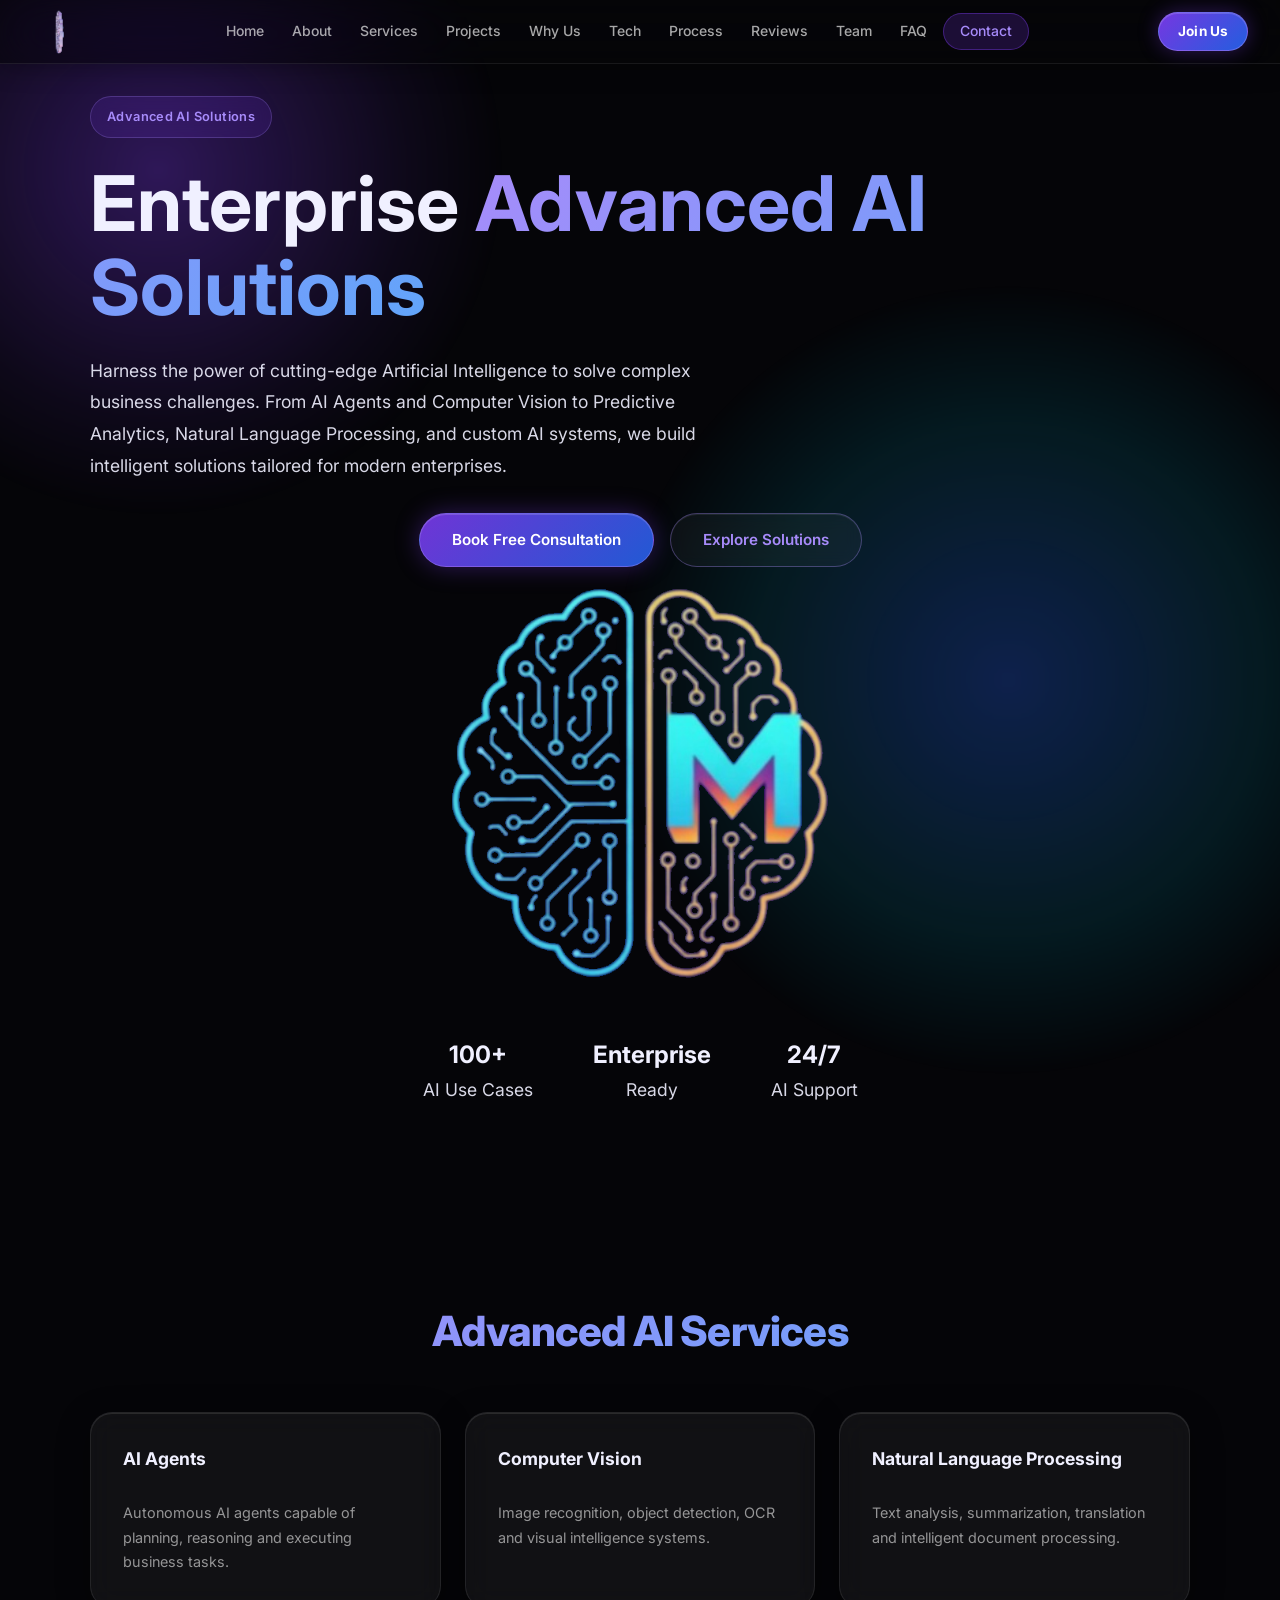
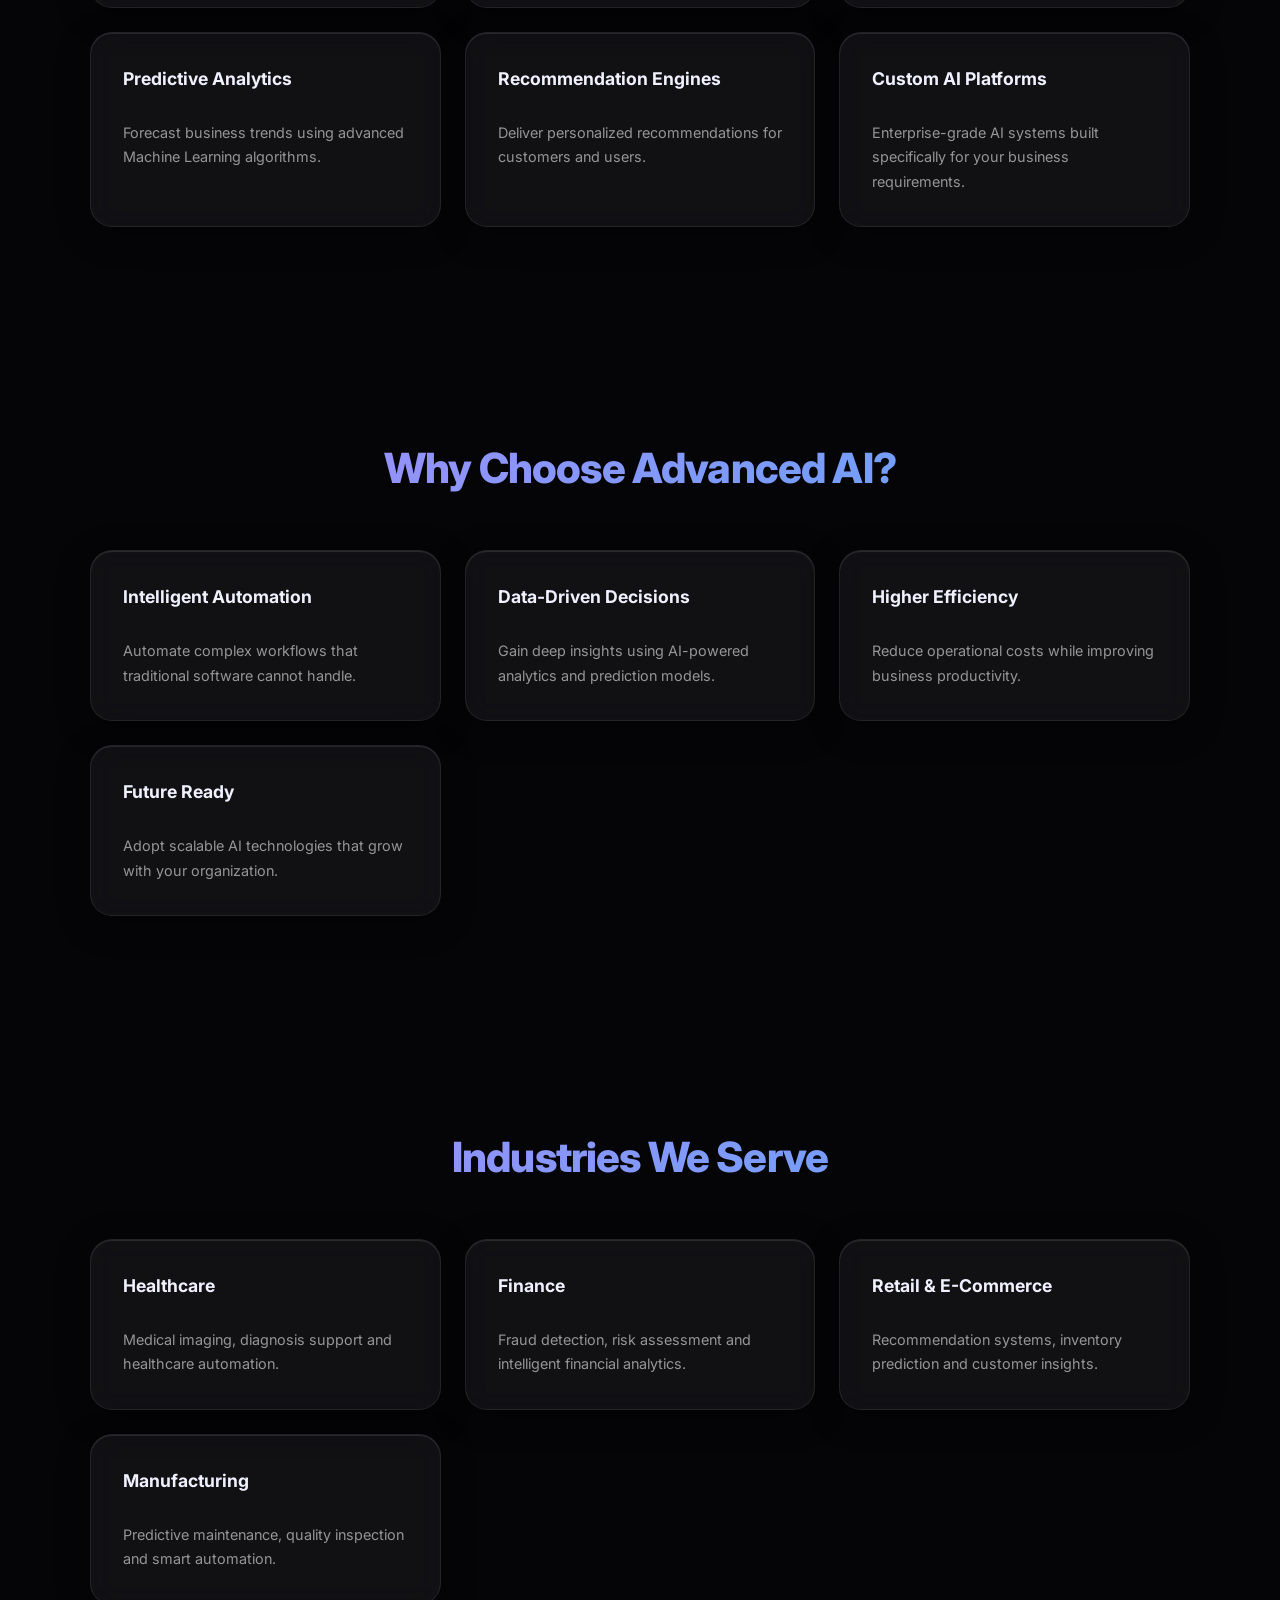
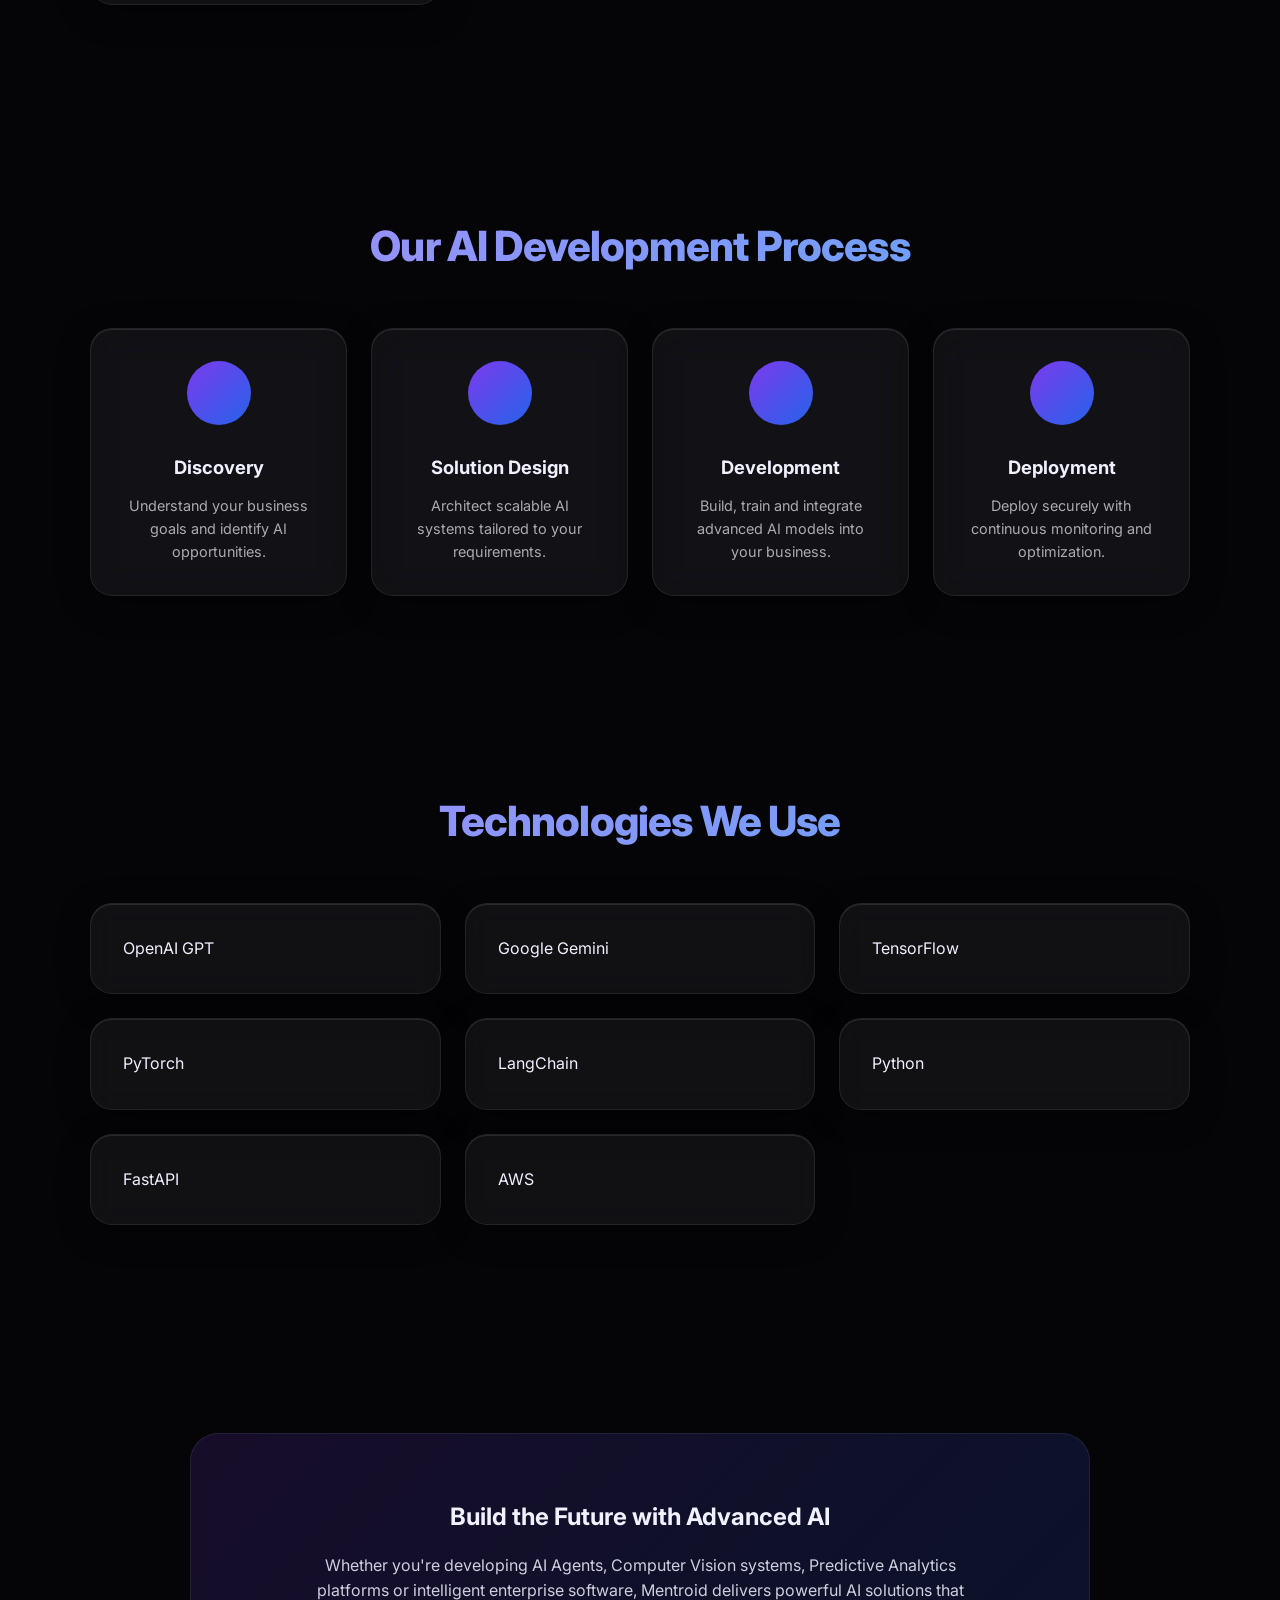
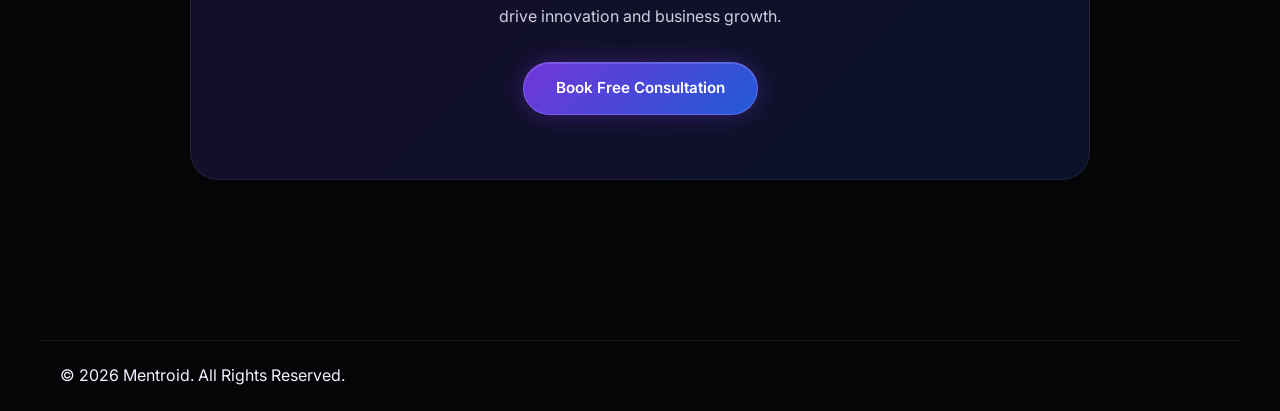
==== commit 988f6e0a: "Add files via upload" ====
--- a/services/advanced-ai-solutions.html
+++ b/services/advanced-ai-solutions.html
@@ -47,7 +47,6 @@
       <a href="../index.html#why-us">Why Us</a>
       <a href="../index.html#tech">Tech</a>
       <a href="../index.html#process">Process</a>
-      <a href="../index.html#pricing">Pricing</a>
       <a href="../index.html#testimonials">Reviews</a>
       <a href="../index.html#team">Team</a>
       <a href="../index.html#faq">FAQ</a>
--- a/style.css
+++ b/style.css
@@ -1036,6 +1036,9 @@
   width: max-content;
   animation: projectsSlide 42s linear infinite;
   will-change: transform;
+  transform: translate3d(0, 0, 0);
+  backface-visibility: hidden;
+  perspective: 1000px;
 }
 
 .projects-slider:hover .projects-track {
@@ -1043,17 +1046,18 @@
 }
 
 @keyframes projectsSlide {
-  0%   { transform: translateX(0); }
-  100% { transform: translateX(-50%); }
+  0%   { transform: translate3d(0, 0, 0); }
+  100% { transform: translate3d(-50%, 0, 0); }
 }
 
 .projects-track .project-card {
   flex: 0 0 min(320px, 85vw);
   max-width: 320px;
   min-height: 100%;
-  transform: translateY(var(--parallax-y, 0px));
+  transform: translateY(var(--parallax-y, 0px)) translateZ(0);
+  backface-visibility: hidden;
   transition:
-    transform 0.35s ease,
+    transform 0.4s cubic-bezier(0.25, 1, 0.5, 1),
     background var(--transition),
     border-color var(--transition),
     box-shadow var(--transition);
@@ -1068,7 +1072,12 @@
 }
 
 .projects-track .project-card:hover {
-  transform: translateY(calc(var(--parallax-y, 0px) - 8px));
+  transform: translateY(calc(var(--parallax-y, 0px) - 8px)) translateZ(0);
+}
+
+/* Temporarily disable transitions during scroll for butter-smooth render performance */
+.projects-section.is-scrolling .project-card {
+  transition: none !important;
 }
 
 .projects-parallax-bg {
@@ -1902,7 +1911,7 @@
 /* ═══════════════════════════════════════════════════════════════
    FOOTER
    ═══════════════════════════════════════════════════════════════ */
-footer {
+/* footer {
   position: relative;
   z-index: 1;
   background: rgba(255, 255, 255, 0.03);
@@ -1978,7 +1987,7 @@
   font-size: 0.82rem;
   color: var(--muted);
   text-align: center;
-}
+} */
 
 /* ═══════════════════════════════════════════════════════════════
    RESPONSIVE — 1400px
@@ -2015,8 +2024,8 @@
   }
 
   .footer-brand {
-    grid-column: 1 / -1;
-  }
+    grid-column: auto;
+}
 
   .svc-grid {
     grid-template-columns: repeat(auto-fill, minmax(240px, 1fr));
@@ -2815,17 +2824,26 @@
 /* ═══════════════════════════════════════════════════════════════
    VOICE ASSISTANT — Liquid Glass
    ═══════════════════════════════════════════════════════════════ */
-.va-wrapper {
-  position: fixed;
-  bottom: 1.75rem;
-  left: 1.75rem;
-  right: auto;
-  transform: none;
-  z-index: 9998;
-  display: flex;
-  flex-direction: column;
-  align-items: flex-start;
-  gap: 0.75rem;
+.va-wrapper{
+    position: fixed;
+    bottom: 1.75rem;
+    left: 1.75rem;
+
+    display: inline-flex;
+    flex-direction: column;
+    align-items: flex-start;
+
+    width: fit-content;
+    height: fit-content;
+
+    pointer-events: none;
+
+    z-index: 9998;
+}
+
+.va-bar,
+.va-popup{
+    pointer-events: auto;
 }
 
 /* ── Voice bar ── */
@@ -3183,6 +3201,58 @@
 
 }
 
+/* ── Real-Time Speech Bubble & Field Highlight ── */
+.va-speech-bubble {
+  pointer-events: auto;
+  max-width: 280px;
+  background: rgba(15, 15, 27, 0.75);
+  backdrop-filter: blur(16px) saturate(180%);
+  -webkit-backdrop-filter: blur(16px) saturate(180%);
+  border: 1px solid rgba(167, 139, 250, 0.25);
+  border-radius: 16px;
+  padding: 0.6rem 0.9rem;
+  color: #fff;
+  font-size: 0.8rem;
+  line-height: 1.4;
+  box-shadow: 
+    inset 0 1px 0 rgba(255,255,255,0.06),
+    0 8px 24px rgba(0, 0, 0, 0.4),
+    0 0 16px rgba(124, 58, 237, 0.15);
+  opacity: 0;
+  transform: translateY(10px) scale(0.95);
+  transition: opacity 0.3s cubic-bezier(0.34, 1.56, 0.64, 1), transform 0.3s cubic-bezier(0.34, 1.56, 0.64, 1);
+  margin-bottom: 0.5rem;
+  display: none;
+}
+.va-speech-bubble.va-speech-bubble-show {
+  display: block;
+  opacity: 1;
+  transform: translateY(0) scale(1);
+}
+.va-bubble-user {
+  border-color: rgba(124, 58, 237, 0.4);
+  box-shadow: 
+    inset 0 1px 0 rgba(255,255,255,0.06),
+    0 8px 24px rgba(0, 0, 0, 0.4),
+    0 0 20px rgba(124, 58, 237, 0.25);
+  background: rgba(124, 58, 237, 0.15);
+}
+.va-bubble-ai {
+  border-color: rgba(6, 182, 212, 0.4);
+  box-shadow: 
+    inset 0 1px 0 rgba(255,255,255,0.06),
+    0 8px 24px rgba(0, 0, 0, 0.4),
+    0 0 20px rgba(6, 182, 212, 0.25);
+  background: rgba(6, 182, 212, 0.12);
+}
+.va-field-highlight {
+  border-color: #a78bfa !important;
+  box-shadow: 0 0 18px rgba(167, 139, 250, 0.6) !important;
+  outline: none;
+  transform: scale(1.015);
+  transition: all 0.3s cubic-bezier(0.34, 1.56, 0.64, 1);
+}
+
 /* ═══════════════════════════════════════════════════════════════
    LIGHT THEME — Liquid Glass (teal-cyan palette, bright)
    ═══════════════════════════════════════════════════════════════ */
@@ -3799,6 +3869,36 @@
   background: rgba(234, 179, 8, 0.10);
   border-color: rgba(234, 179, 8, 0.25);
   color: #78350f;
+}
+
+[data-theme="light"] .va-speech-bubble {
+  background: rgba(255, 255, 255, 0.85);
+  border-color: rgba(38, 151, 237, 0.25);
+  color: #062a35;
+  box-shadow: 
+    inset 0 1px 0 rgba(255,255,255,0.9),
+    0 8px 24px rgba(0, 0, 0, 0.08),
+    0 0 16px rgba(57, 189, 237, 0.12);
+}
+[data-theme="light"] .va-bubble-user {
+  background: rgba(38, 151, 237, 0.12);
+  border-color: rgba(38, 151, 237, 0.4);
+  box-shadow: 
+    inset 0 1px 0 rgba(255, 255, 255, 0.9),
+    0 8px 24px rgba(0, 0, 0, 0.08),
+    0 0 20px rgba(38, 151, 237, 0.22);
+}
+[data-theme="light"] .va-bubble-ai {
+  background: rgba(214, 248, 245, 0.85);
+  border-color: rgba(34, 211, 238, 0.4);
+  box-shadow: 
+    inset 0 1px 0 rgba(255, 255, 255, 0.9),
+    0 8px 24px rgba(0, 0, 0, 0.08),
+    0 0 20px rgba(34, 211, 238, 0.2);
+}
+[data-theme="light"] .va-field-highlight {
+  border-color: #0284c7 !important;
+  box-shadow: 0 0 18px rgba(2, 132, 199, 0.5) !important;
 }
 
 /* ── Chat FAB in light mode ── */
@@ -4421,3 +4521,293 @@
   .qmodal-box { padding: 2.25rem 1.25rem 1.75rem; border-radius: 20px; }
   .qmodal-header h2 { font-size: 1.4rem; }
 }
+
+/*================ FOOTER ================*/
+
+.footer{
+    position: relative;
+     z-index: 10000;
+    overflow: hidden;
+    background: linear-gradient(
+        135deg,
+        #0d0d16,
+        #111124,
+        #071e2c
+    );
+    border-top:1px solid rgba(255,255,255,.08);
+    margin-top:80px;
+
+}
+
+/*================ GLOW EFFECTS ================*/
+
+.footer::before{
+    content:"";
+    position:absolute;
+    width:450px;
+    height:450px;
+    background:#7a5cff;
+    filter:blur(180px);
+    opacity:.10;
+    top:-150px;
+    left:-120px;
+
+    /* FIX */
+    pointer-events:none;
+    z-index:0;
+}
+
+.footer::after{
+    content:"";
+    position:absolute;
+    width:450px;
+    height:450px;
+    background:#00d9ff;
+    filter:blur(180px);
+    opacity:.08;
+    bottom:-180px;
+    right:-120px;
+
+    /* FIX */
+    pointer-events:none;
+    z-index:0;
+}
+
+/*================ TOP ================*/
+
+.footer-top{
+    position:relative;
+    z-index:2;
+
+    max-width:1200px;
+    margin:auto;
+    padding:70px 20px;
+
+    display:grid;
+    grid-template-columns:2fr 1fr 1fr 1.2fr;
+    gap:60px;
+}
+
+.footer-brand{
+    position:relative;
+    z-index:3;
+}
+
+.footer-logo{
+    font-size:2rem;
+    margin-bottom:18px;
+}
+
+.footer-brand p{
+    color:#b7b7c7;
+    line-height:1.8;
+    margin-bottom:30px;
+}
+
+/*================ COLUMNS ================*/
+
+.footer-column{
+    position:relative;
+    z-index:3;
+}
+
+.footer-column h3{
+    color:#fff;
+    margin-bottom:25px;
+    font-size:1.1rem;
+}
+
+.footer-column ul{
+    list-style:none;
+    padding:0;
+}
+
+.footer-column li{
+    margin-bottom:14px;
+}
+
+.footer-column a{
+    color:#b7b7c7;
+    text-decoration:none;
+    transition:.3s;
+}
+
+.footer-column a:hover{
+    color:#9d7cff;
+    padding-left:6px;
+}
+
+.footer-column p{
+    color:#b7b7c7;
+    margin-bottom:15px;
+    line-height:1.7;
+}
+
+.footer-column i{
+    color:#8b6cff;
+    margin-right:8px;
+}
+
+/*================ SOCIAL ================*/
+
+.social-links{
+    display:flex;
+    gap:14px;
+
+    position:relative;
+    z-index:5;
+}
+
+.social-links a{
+    width:42px;
+    height:42px;
+
+    display:flex;
+    justify-content:center;
+    align-items:center;
+
+    border-radius:50%;
+
+    background:#181828;
+    color:#fff;
+
+    text-decoration:none;
+
+    border:1px solid rgba(255,255,255,.08);
+
+    transition:.35s;
+
+    position:relative;
+    z-index:6;
+
+    pointer-events:auto;
+}
+
+.social-links a:hover{
+    background:linear-gradient(135deg,#7a5cff,#4f7cff);
+    transform:translateY(-4px);
+    box-shadow:0 10px 30px rgba(122,92,255,.35);
+}
+
+/*================ BUTTON ================*/
+
+.footer-btn{
+    display:inline-block;
+    margin-top:10px;
+    padding:12px 22px;
+    border-radius:30px;
+
+    background:linear-gradient(135deg,#7a5cff,#4f7cff);
+
+    color:#fff;
+    text-decoration:none;
+    font-weight:600;
+
+    transition:.3s;
+}
+
+.footer-btn:hover{
+    transform:translateY(-3px);
+    box-shadow:0 12px 30px rgba(122,92,255,.35);
+}
+
+/*================ BOTTOM ================*/
+
+.footer-bottom{
+    position:relative;
+    z-index:2;
+
+    border-top:1px solid rgba(255,255,255,.08);
+
+    max-width:1200px;
+    margin:auto;
+
+    padding:22px 20px;
+
+    display:flex;
+    justify-content:space-between;
+    align-items:center;
+    flex-wrap:wrap;
+    gap:15px;
+}
+
+.footer-bottom p{
+    color:#999;
+}
+
+.footer-bottom-links{
+    display:flex;
+    gap:25px;
+}
+
+.footer-bottom-links a{
+    color:#999;
+    text-decoration:none;
+    transition:.3s;
+}
+
+.footer-bottom-links a:hover{
+    color:#fff;
+}
+
+/*================ RESPONSIVE ================*/
+
+@media(max-width:1000px){
+
+.footer-top{
+    grid-template-columns:1fr 1fr;
+    gap:50px;
+}
+
+}
+
+@media(max-width:700px){
+
+.footer-top{
+    grid-template-columns:1fr;
+    text-align:center;
+}
+
+.social-links{
+    justify-content:center;
+}
+
+.footer-bottom{
+    flex-direction:column;
+    text-align:center;
+}
+
+}
+
+/* ── Price Range Styling ── */
+.price-range {
+  margin-top: auto; /* Push it to the bottom of the content area in the card */
+  margin-bottom: 1rem;
+  display: flex;
+  flex-direction: column;
+  align-items: center;
+  gap: 0.25rem;
+  padding-top: 1rem;
+  border-top: 1px dashed rgba(255, 255, 255, 0.1);
+}
+
+[data-theme="light"] .price-range {
+  border-top: 1px dashed rgba(0, 0, 0, 0.1);
+}
+
+.price-inr {
+  font-size: 1.6rem;
+  font-weight: 800;
+  line-height: 1.2;
+}
+
+.price-divider {
+  display: none;
+}
+
+.price-usd {
+  font-size: 1.1rem;
+  font-weight: 600;
+  color: var(--text-body);
+  opacity: 0.8;
+}
